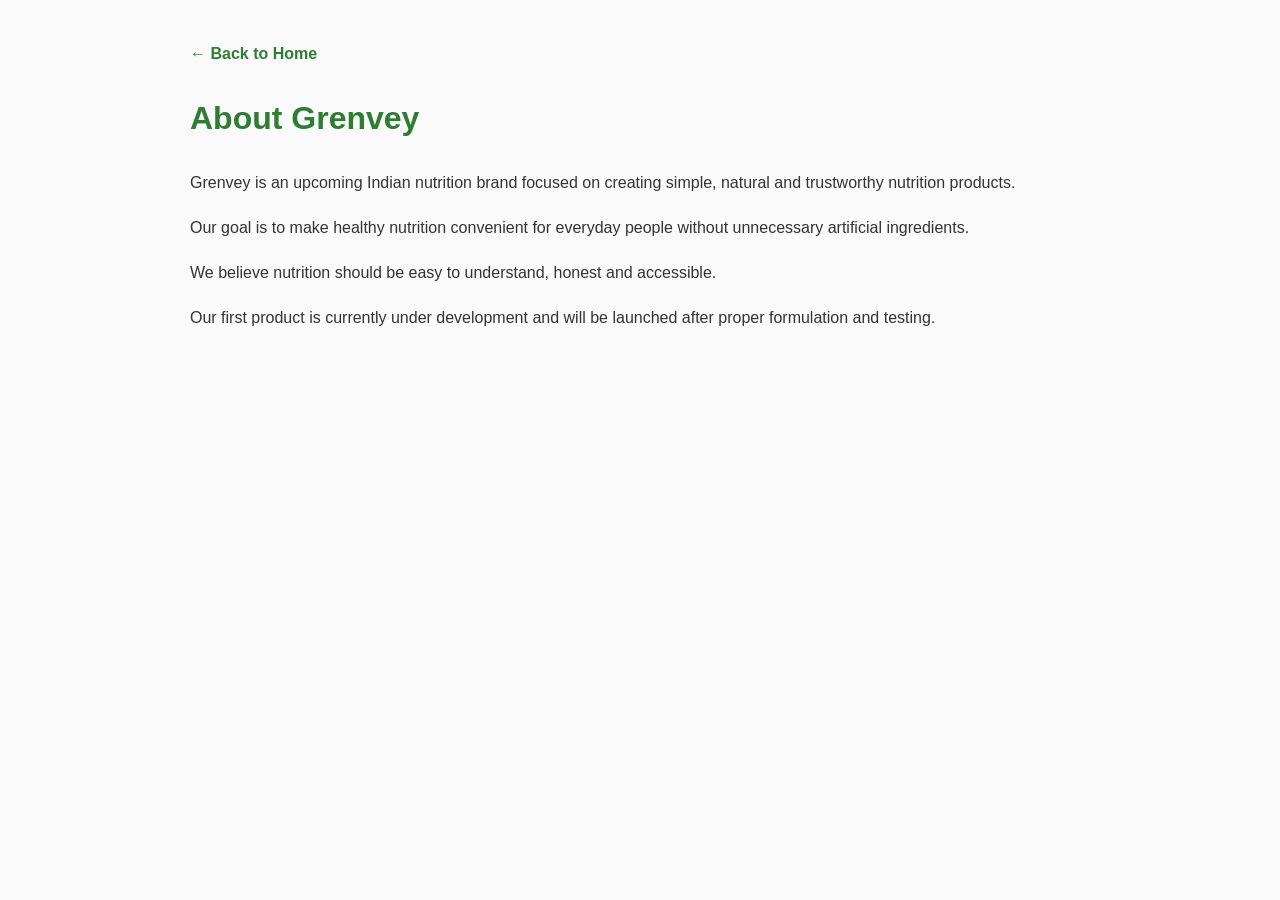
==== about.html @ 6cde9938 "Add About, Mission, Nutrition, Contact and Privacy pages" ====
<!DOCTYPE html>
<html lang="en">
<head>
<meta charset="UTF-8">
<meta name="viewport" content="width=device-width, initial-scale=1.0">

<title>About Grenvey</title>

<style>

body{
font-family:Arial,sans-serif;
max-width:900px;
margin:auto;
padding:40px;
line-height:1.8;
background:#fafafa;
color:#333;
}

h1{
color:#2e7d32;
}

a{
text-decoration:none;
color:#2e7d32;
font-weight:bold;
}

</style>

</head>

<body>

<a href="index.html">← Back to Home</a>

<h1>About Grenvey</h1>

<p>
Grenvey is an upcoming Indian nutrition brand focused on creating simple,
natural and trustworthy nutrition products.
</p>

<p>
Our goal is to make healthy nutrition convenient for everyday people
without unnecessary artificial ingredients.
</p>

<p>
We believe nutrition should be easy to understand,
honest and accessible.
</p>

<p>
Our first product is currently under development and
will be launched after proper formulation and testing.
</p>

</body>
</html>
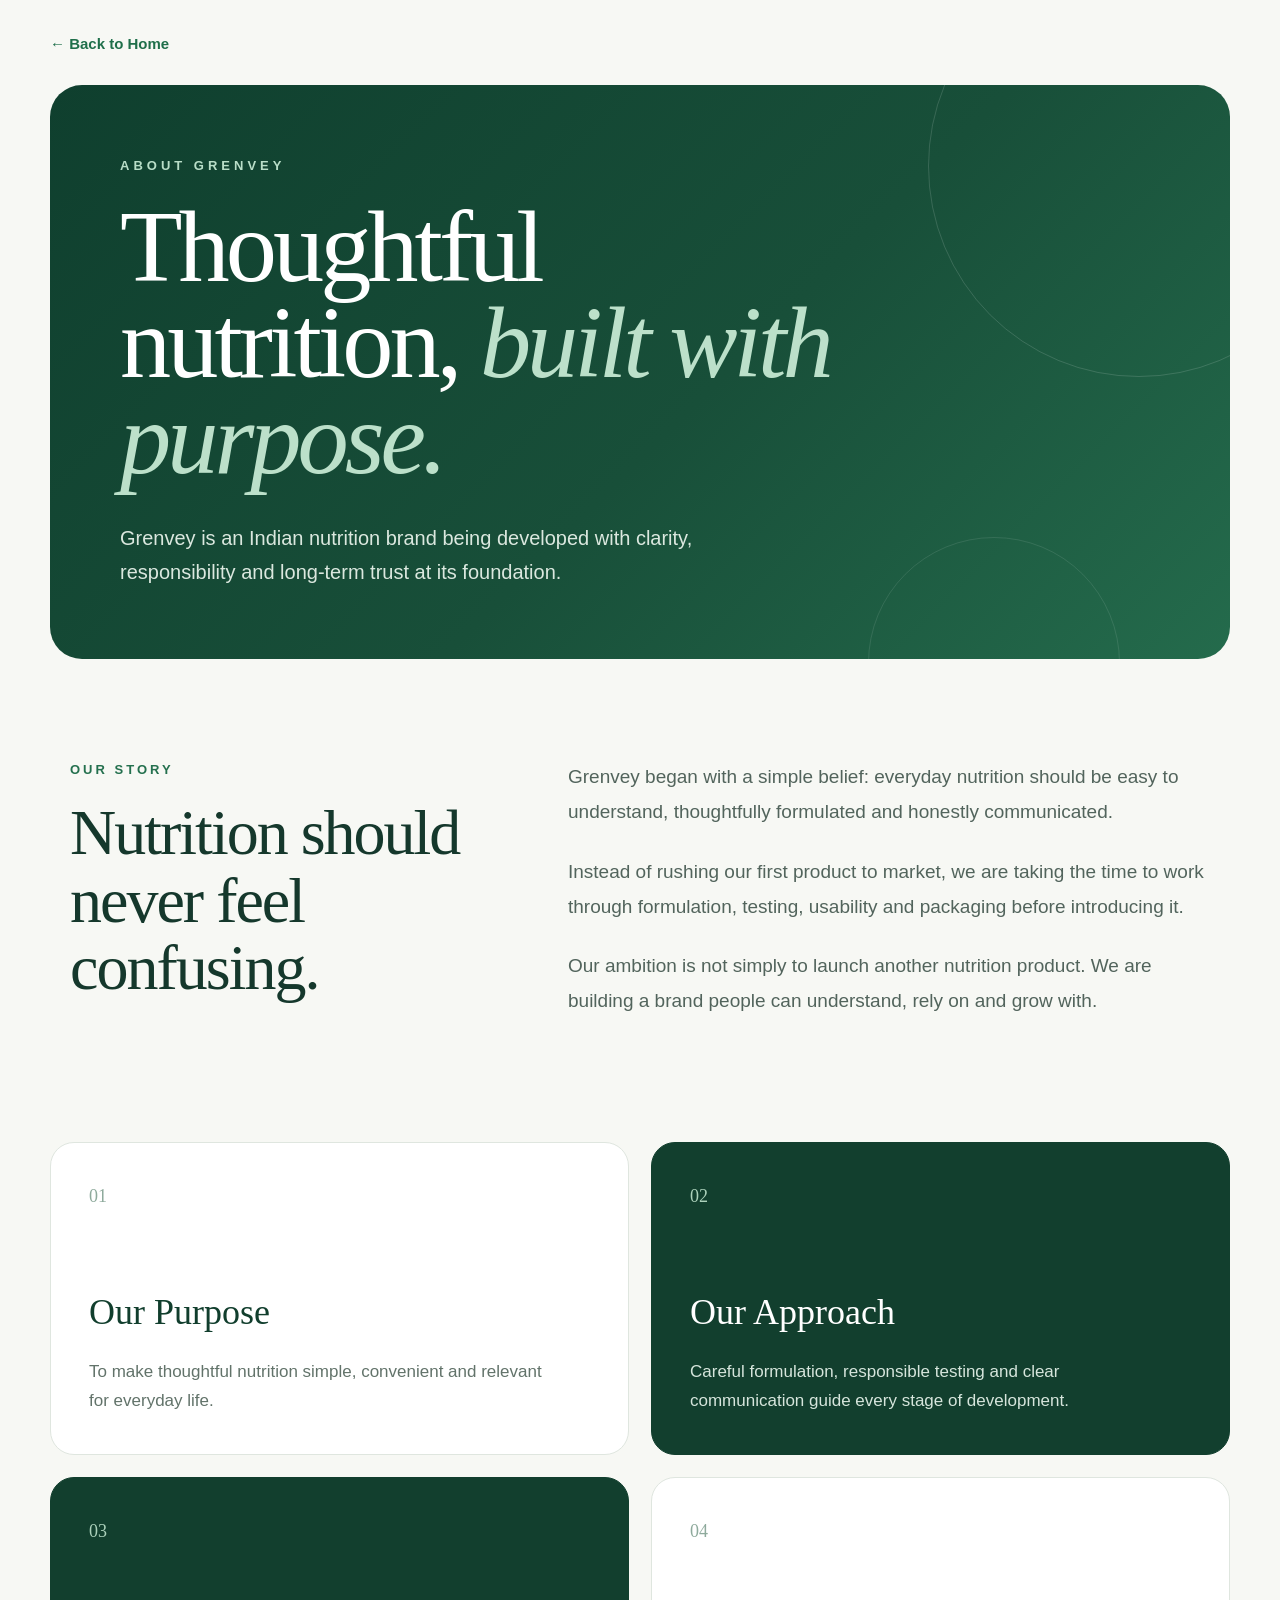
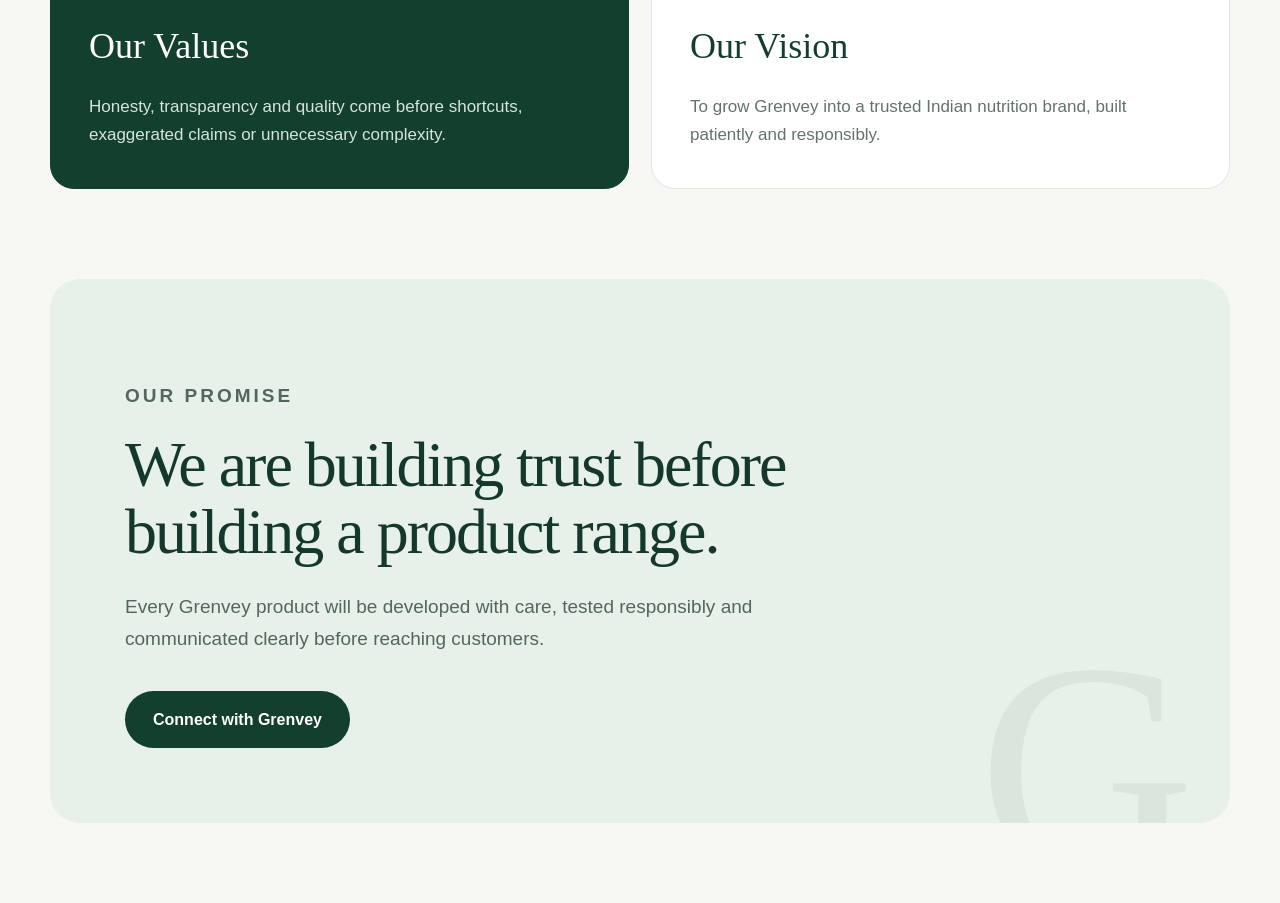
==== commit 73a91c17: "Complete Grenvey website redesign" ====
--- a/about.html
+++ b/about.html
@@ -1,62 +1,445 @@
 <!DOCTYPE html>
 <html lang="en">
 <head>
-<meta charset="UTF-8">
-<meta name="viewport" content="width=device-width, initial-scale=1.0">
-
-<title>About Grenvey</title>
-
-<style>
-
-body{
-font-family:Arial,sans-serif;
-max-width:900px;
-margin:auto;
-padding:40px;
-line-height:1.8;
-background:#fafafa;
-color:#333;
-}
-
-h1{
-color:#2e7d32;
-}
-
-a{
-text-decoration:none;
-color:#2e7d32;
-font-weight:bold;
-}
-
-</style>
-
+  <meta charset="UTF-8">
+  <meta name="viewport" content="width=device-width, initial-scale=1.0">
+
+  <title>About Grenvey</title>
+
+  <style>
+    *{
+      box-sizing:border-box;
+      margin:0;
+      padding:0;
+    }
+
+    body{
+      font-family:Arial,sans-serif;
+      background:#f7f8f4;
+      color:#15382c;
+      line-height:1.7;
+    }
+
+    a{
+      text-decoration:none;
+    }
+
+    .page{
+      width:min(1180px, calc(100% - 40px));
+      margin:auto;
+      padding:30px 0 80px;
+    }
+
+    .back-link{
+      display:inline-flex;
+      align-items:center;
+      gap:8px;
+      color:#1f6f4a;
+      font-size:15px;
+      font-weight:700;
+      margin-bottom:28px;
+    }
+
+    .hero{
+      position:relative;
+      overflow:hidden;
+      min-height:520px;
+      display:flex;
+      align-items:center;
+      padding:70px;
+      border-radius:32px;
+      background:
+        linear-gradient(
+          135deg,
+          #0f3f2e 0%,
+          #184f39 55%,
+          #246b4c 100%
+        );
+      color:#fff;
+    }
+
+    .hero::before{
+      content:"";
+      position:absolute;
+      width:420px;
+      height:420px;
+      border:1px solid rgba(255,255,255,.14);
+      border-radius:50%;
+      right:-120px;
+      top:-130px;
+    }
+
+    .hero::after{
+      content:"";
+      position:absolute;
+      width:250px;
+      height:250px;
+      border:1px solid rgba(255,255,255,.10);
+      border-radius:50%;
+      right:110px;
+      bottom:-130px;
+    }
+
+    .hero-content{
+      position:relative;
+      z-index:2;
+      max-width:760px;
+    }
+
+    .eyebrow{
+      margin-bottom:22px;
+      color:#b9dec8;
+      font-size:13px;
+      font-weight:700;
+      letter-spacing:4px;
+      text-transform:uppercase;
+    }
+
+    h1{
+      max-width:760px;
+      font-family:Georgia, "Times New Roman", serif;
+      font-size:clamp(58px, 8vw, 105px);
+      line-height:.94;
+      font-weight:500;
+      letter-spacing:-4px;
+    }
+
+    .hero h1 em{
+      color:#bce0ca;
+      font-weight:400;
+    }
+
+    .hero-description{
+      max-width:650px;
+      margin-top:34px;
+      color:#dbe8df;
+      font-size:20px;
+      line-height:1.7;
+    }
+
+    .intro{
+      display:grid;
+      grid-template-columns:.8fr 1.2fr;
+      gap:70px;
+      padding:100px 20px;
+      align-items:start;
+    }
+
+    .section-label{
+      color:#24704e;
+      font-size:13px;
+      font-weight:700;
+      letter-spacing:3px;
+      text-transform:uppercase;
+    }
+
+    .intro h2,
+    .promise h2{
+      margin-top:18px;
+      font-family:Georgia, "Times New Roman", serif;
+      font-size:clamp(42px, 5vw, 70px);
+      font-weight:500;
+      line-height:1.05;
+      letter-spacing:-2px;
+    }
+
+    .intro-copy p{
+      margin-bottom:24px;
+      color:#52645c;
+      font-size:19px;
+      line-height:1.85;
+    }
+
+    .values-grid{
+      display:grid;
+      grid-template-columns:repeat(2,1fr);
+      gap:22px;
+      margin-bottom:90px;
+    }
+
+    .value-card{
+      position:relative;
+      min-height:300px;
+      padding:38px;
+      overflow:hidden;
+      background:#fff;
+      border:1px solid #dfe6df;
+      border-radius:24px;
+      transition:transform .3s ease, box-shadow .3s ease;
+    }
+
+    .value-card:hover{
+      transform:translateY(-7px);
+      box-shadow:0 24px 55px rgba(18,62,45,.10);
+    }
+
+    .value-number{
+      color:#8eaa9c;
+      font-family:Georgia, "Times New Roman", serif;
+      font-size:18px;
+    }
+
+    .value-card h3{
+      margin-top:70px;
+      margin-bottom:15px;
+      font-family:Georgia, "Times New Roman", serif;
+      color:#113e2d;
+      font-size:36px;
+      font-weight:500;
+    }
+
+    .value-card p{
+      max-width:460px;
+      color:#62736a;
+      font-size:17px;
+    }
+
+    .value-card.featured{
+      background:#123f2e;
+      border-color:#123f2e;
+    }
+
+    .value-card.featured .value-number{
+      color:#acd1bb;
+    }
+
+    .value-card.featured h3{
+      color:#fff;
+    }
+
+    .value-card.featured p{
+      color:#d6e5dc;
+    }
+
+    .promise{
+      position:relative;
+      overflow:hidden;
+      padding:75px;
+      border-radius:30px;
+      background:#e7f0e9;
+    }
+
+    .promise::after{
+      content:"G";
+      position:absolute;
+      right:35px;
+      bottom:-95px;
+      color:rgba(18,63,46,.06);
+      font-family:Georgia, "Times New Roman", serif;
+      font-size:300px;
+      line-height:1;
+    }
+
+    .promise-content{
+      position:relative;
+      z-index:2;
+      max-width:800px;
+    }
+
+    .promise p{
+      max-width:700px;
+      margin-top:26px;
+      color:#52675d;
+      font-size:19px;
+    }
+
+    .home-button{
+      display:inline-flex;
+      align-items:center;
+      justify-content:center;
+      margin-top:35px;
+      padding:15px 28px;
+      border-radius:999px;
+      background:#123f2e;
+      color:#fff;
+      font-weight:700;
+      transition:transform .3s ease, background .3s ease;
+    }
+
+    .home-button:hover{
+      background:#1c573f;
+      transform:translateY(-2px);
+    }
+
+    @media(max-width:800px){
+      .page{
+        width:min(100% - 24px, 1180px);
+        padding-top:18px;
+      }
+
+      .hero{
+        min-height:460px;
+        padding:42px 28px;
+        border-radius:24px;
+      }
+
+      h1{
+        letter-spacing:-2px;
+      }
+
+      .hero-description{
+        font-size:17px;
+      }
+
+      .intro{
+        grid-template-columns:1fr;
+        gap:32px;
+        padding:70px 10px;
+      }
+
+      .values-grid{
+        grid-template-columns:1fr;
+      }
+
+      .value-card{
+        min-height:260px;
+      }
+
+      .value-card h3{
+        margin-top:45px;
+      }
+
+      .promise{
+        padding:48px 28px;
+      }
+    }
+  </style>
 </head>
 
 <body>
 
-<a href="index.html">← Back to Home</a>
-
-<h1>About Grenvey</h1>
-
-<p>
-Grenvey is an upcoming Indian nutrition brand focused on creating simple,
-natural and trustworthy nutrition products.
-</p>
-
-<p>
-Our goal is to make healthy nutrition convenient for everyday people
-without unnecessary artificial ingredients.
-</p>
-
-<p>
-We believe nutrition should be easy to understand,
-honest and accessible.
-</p>
-
-<p>
-Our first product is currently under development and
-will be launched after proper formulation and testing.
-</p>
+  <main class="page">
+
+    <a href="index.html" class="back-link">
+      ← Back to Home
+    </a>
+
+    <section class="hero">
+
+      <div class="hero-content">
+
+        <p class="eyebrow">
+          About Grenvey
+        </p>
+
+        <h1>
+          Thoughtful nutrition,
+          <em>built with purpose.</em>
+        </h1>
+
+        <p class="hero-description">
+          Grenvey is an Indian nutrition brand being developed with
+          clarity, responsibility and long-term trust at its foundation.
+        </p>
+
+      </div>
+
+    </section>
+
+    <section class="intro">
+
+      <div>
+        <p class="section-label">Our story</p>
+
+        <h2>
+          Nutrition should never feel confusing.
+        </h2>
+      </div>
+
+      <div class="intro-copy">
+
+        <p>
+          Grenvey began with a simple belief: everyday nutrition should be
+          easy to understand, thoughtfully formulated and honestly communicated.
+        </p>
+
+        <p>
+          Instead of rushing our first product to market, we are taking the time
+          to work through formulation, testing, usability and packaging before
+          introducing it.
+        </p>
+
+        <p>
+          Our ambition is not simply to launch another nutrition product.
+          We are building a brand people can understand, rely on and grow with.
+        </p>
+
+      </div>
+
+    </section>
+
+    <section class="values-grid">
+
+      <article class="value-card">
+        <span class="value-number">01</span>
+
+        <h3>Our Purpose</h3>
+
+        <p>
+          To make thoughtful nutrition simple, convenient and relevant
+          for everyday life.
+        </p>
+      </article>
+
+      <article class="value-card featured">
+        <span class="value-number">02</span>
+
+        <h3>Our Approach</h3>
+
+        <p>
+          Careful formulation, responsible testing and clear communication
+          guide every stage of development.
+        </p>
+      </article>
+
+      <article class="value-card featured">
+        <span class="value-number">03</span>
+
+        <h3>Our Values</h3>
+
+        <p>
+          Honesty, transparency and quality come before shortcuts,
+          exaggerated claims or unnecessary complexity.
+        </p>
+      </article>
+
+      <article class="value-card">
+        <span class="value-number">04</span>
+
+        <h3>Our Vision</h3>
+
+        <p>
+          To grow Grenvey into a trusted Indian nutrition brand,
+          built patiently and responsibly.
+        </p>
+      </article>
+
+    </section>
+
+    <section class="promise">
+
+      <div class="promise-content">
+
+        <p class="section-label">Our promise</p>
+
+        <h2>
+          We are building trust before building a product range.
+        </h2>
+
+        <p>
+          Every Grenvey product will be developed with care, tested responsibly
+          and communicated clearly before reaching customers.
+        </p>
+
+        <a href="index.html#contact" class="home-button">
+          Connect with Grenvey
+        </a>
+
+      </div>
+
+    </section>
+
+  </main>
 
 </body>
 </html>
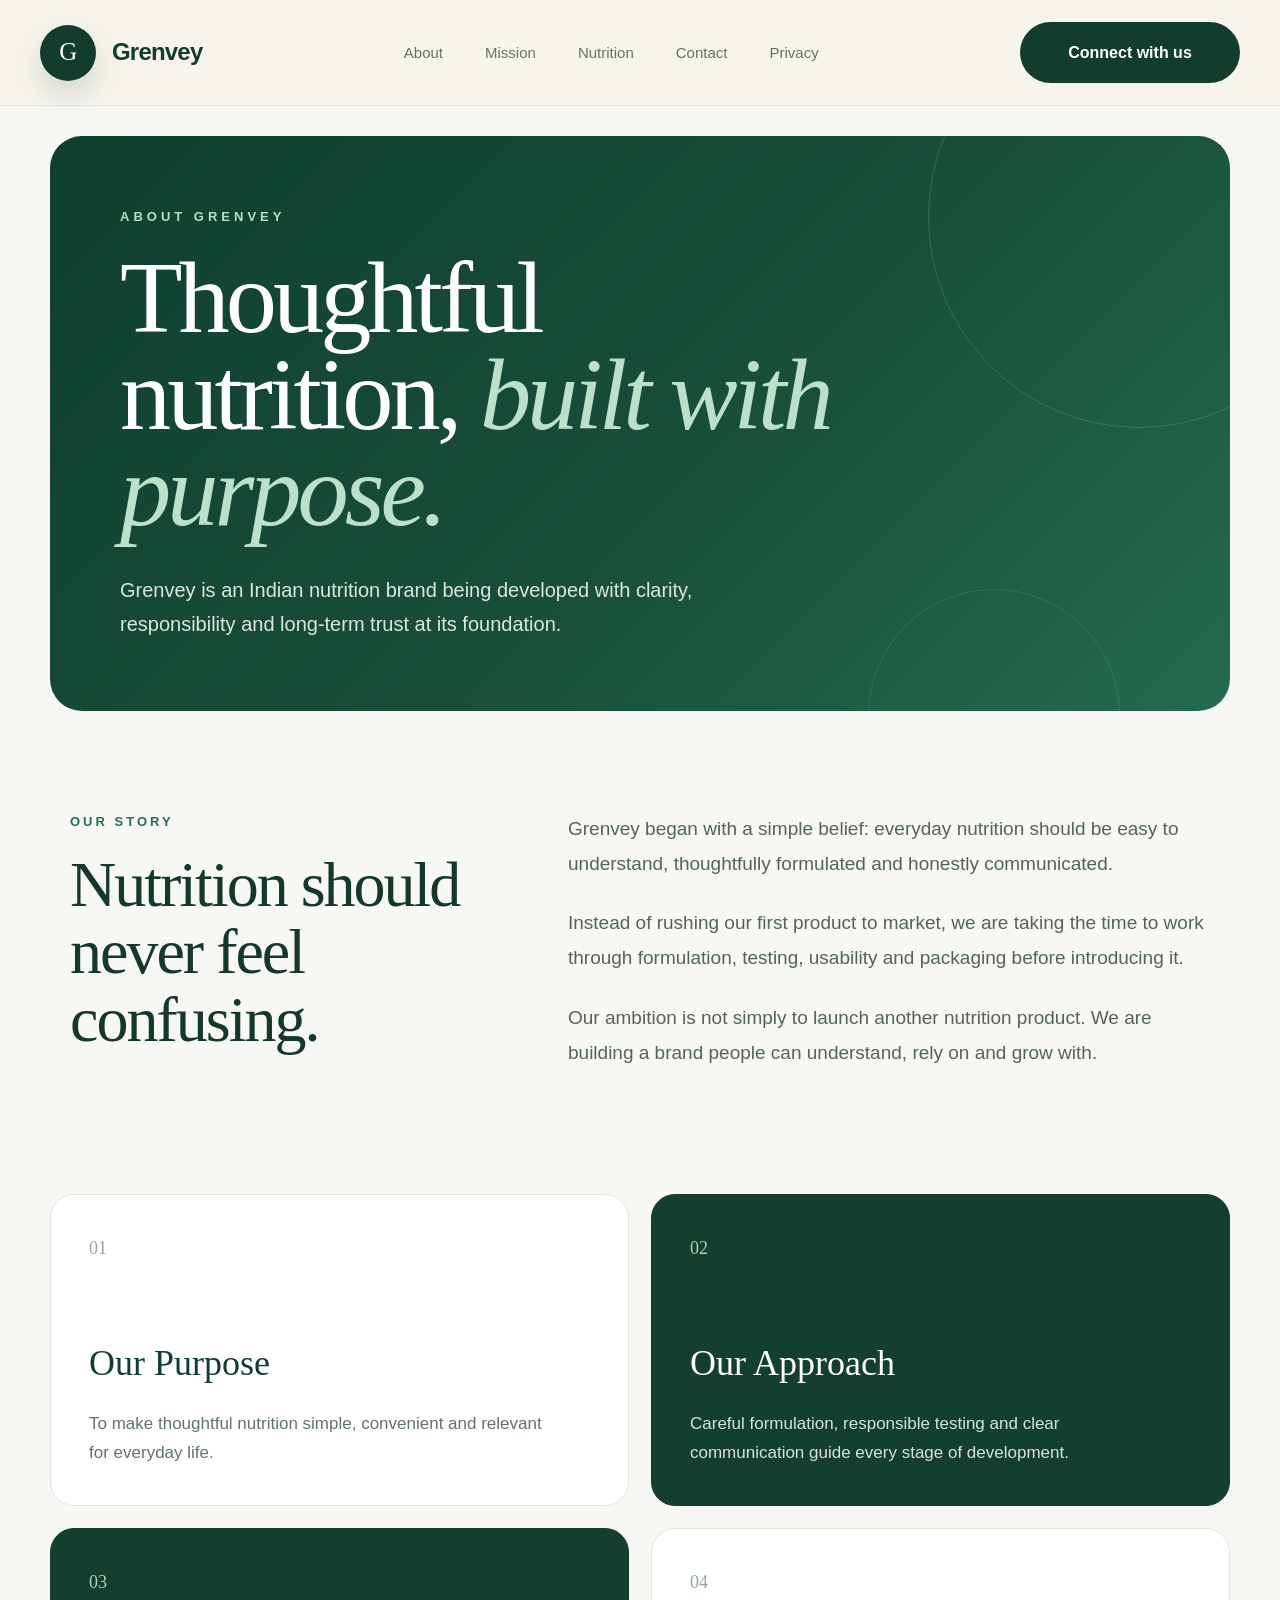
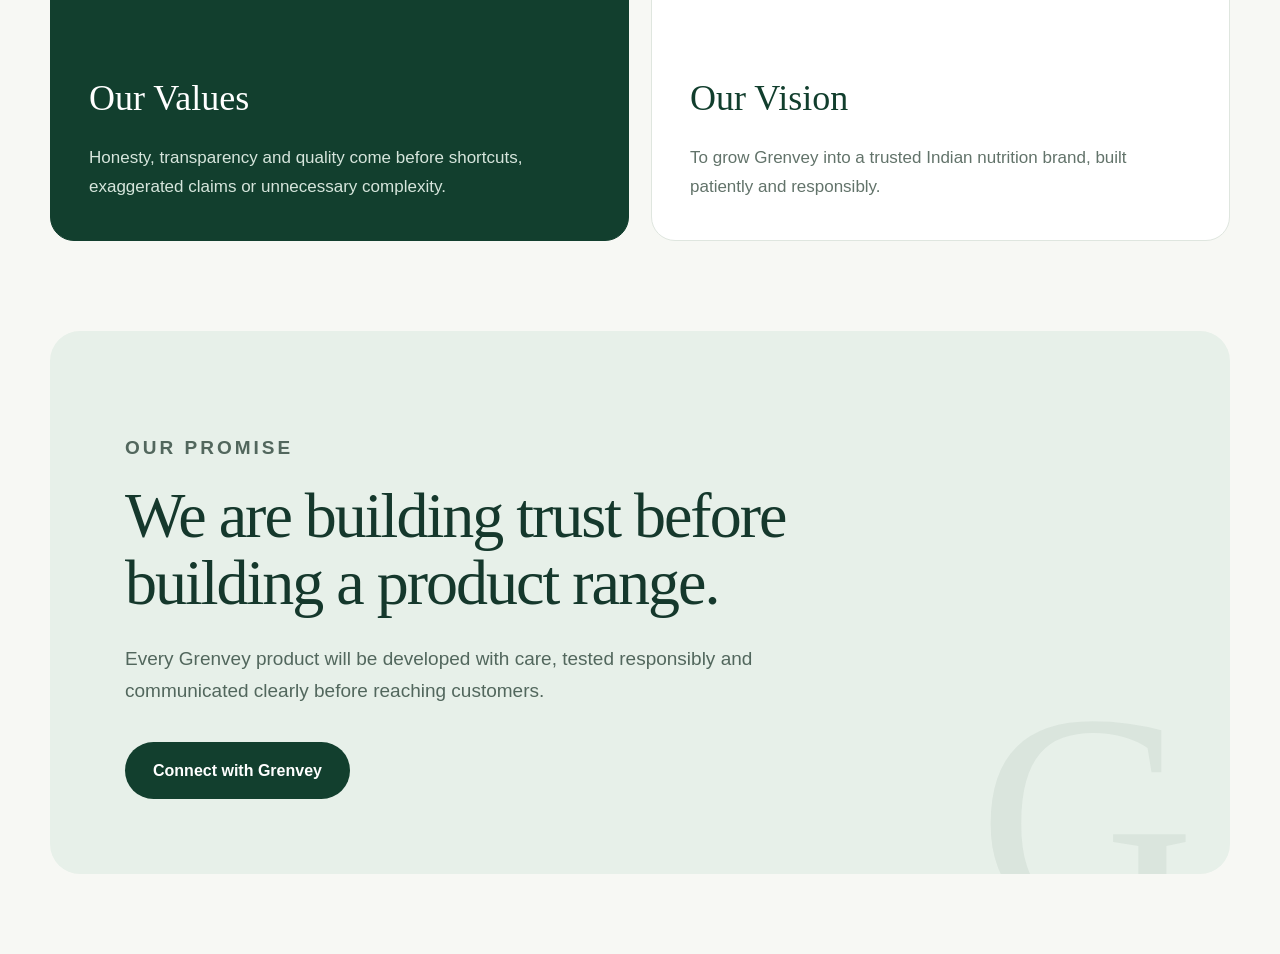
==== commit 8f07f936: "Upgrade Grenvey homepage design" ====
--- a/about.html
+++ b/about.html
@@ -303,16 +303,241 @@
         padding:48px 28px;
       }
     }
+    .site-header {
+  width: 100%;
+  padding: 22px 0;
+  background: rgba(247, 244, 235, 0.92);
+  border-bottom: 1px solid rgba(18, 61, 44, 0.09);
+  backdrop-filter: blur(18px);
+  position: relative;
+  z-index: 1000;
+}
+
+.header-inner {
+  width: min(1440px, calc(100% - 80px));
+  margin: 0 auto;
+  display: flex;
+  align-items: center;
+  justify-content: space-between;
+  gap: 30px;
+}
+
+.site-brand {
+  display: inline-flex;
+  align-items: center;
+  gap: 16px;
+  color: #123d2c;
+  text-decoration: none;
+  font-size: 24px;
+  font-weight: 800;
+  letter-spacing: -0.8px;
+  white-space: nowrap;
+}
+
+.brand-circle {
+  width: 56px;
+  height: 56px;
+  display: grid;
+  place-items: center;
+  border-radius: 50%;
+  color: white;
+  background: #123d2c;
+  font-family: Georgia, "Times New Roman", serif;
+  font-size: 25px;
+  font-weight: 500;
+  box-shadow: 0 14px 30px rgba(18, 61, 44, 0.16);
+}
+
+.desktop-nav {
+  display: flex;
+  align-items: center;
+  justify-content: center;
+  gap: 42px;
+  flex: 1;
+}
+
+.desktop-nav a {
+  position: relative;
+  color: #65716a;
+  text-decoration: none;
+  font-size: 15px;
+  font-weight: 500;
+  transition: 0.3s ease;
+}
+
+.desktop-nav a::after {
+  content: "";
+  position: absolute;
+  left: 0;
+  bottom: -8px;
+  width: 0;
+  height: 2px;
+  border-radius: 999px;
+  background: #123d2c;
+  transition: width 0.3s ease;
+}
+
+.desktop-nav a:hover {
+  color: #123d2c;
+}
+
+.desktop-nav a:hover::after {
+  width: 100%;
+}
+
+.connect-button {
+  display: inline-flex;
+  align-items: center;
+  justify-content: center;
+  min-width: 220px;
+  padding: 17px 26px;
+  border-radius: 999px;
+  color: white;
+  background: #123d2c;
+  text-decoration: none;
+  font-size: 16px;
+  font-weight: 800;
+  transition: 0.3s ease;
+  white-space: nowrap;
+}
+
+.connect-button:hover {
+  transform: translateY(-3px);
+  box-shadow: 0 16px 32px rgba(18, 61, 44, 0.2);
+}
+
+.menu-button {
+  width: 48px;
+  height: 48px;
+  display: none;
+  align-items: center;
+  justify-content: center;
+  flex-direction: column;
+  gap: 5px;
+  border: 1px solid rgba(18, 61, 44, 0.14);
+  border-radius: 15px;
+  background: white;
+  cursor: pointer;
+}
+
+.menu-button span {
+  width: 21px;
+  height: 2px;
+  border-radius: 999px;
+  background: #123d2c;
+  transition: 0.3s ease;
+}
+
+.mobile-nav {
+  display: none;
+  width: min(100% - 24px, 700px);
+  margin: 14px auto 0;
+  padding: 18px;
+  border: 1px solid rgba(18, 61, 44, 0.1);
+  border-radius: 22px;
+  background: white;
+  box-shadow: 0 18px 45px rgba(18, 61, 44, 0.12);
+}
+
+.mobile-nav.open {
+  display: grid;
+}
+
+.mobile-nav a {
+  padding: 13px 14px;
+  border-radius: 12px;
+  color: #123d2c;
+  text-decoration: none;
+  font-size: 15px;
+  font-weight: 700;
+}
+
+.mobile-nav a:hover {
+  background: #eaf2e6;
+}
+
+@media (max-width: 1000px) {
+  .header-inner {
+    width: min(100% - 32px, 1440px);
+  }
+
+  .desktop-nav,
+  .connect-button {
+    display: none;
+  }
+
+  .menu-button {
+    display: flex;
+  }
+}
+
+@media (max-width: 520px) {
+  .site-header {
+    padding: 14px 0;
+  }
+
+  .header-inner {
+    width: min(100% - 24px, 1440px);
+  }
+
+  .site-brand {
+    gap: 11px;
+    font-size: 22px;
+  }
+
+  .brand-circle {
+    width: 48px;
+    height: 48px;
+    font-size: 20px;
+  }
+}
   </style>
 </head>
 
 <body>
-
+<header class="site-header">
+  <div class="header-inner">
+
+    <a href="index.html" class="site-brand">
+      <span class="brand-circle">G</span>
+      <span>Grenvey</span>
+    </a>
+
+    <nav class="desktop-nav" aria-label="Main navigation">
+      <a href="about.html">About</a>
+      <a href="mission.html">Mission</a>
+      <a href="nutrition.html">Nutrition</a>
+      <a href="contact.html">Contact</a>
+      <a href="privacy.html">Privacy</a>
+    </nav>
+
+    <a href="index.html#contact" class="connect-button">
+      Connect with us
+    </a>
+
+    <button
+      class="menu-button"
+      type="button"
+      aria-label="Open navigation menu"
+      aria-expanded="false"
+    >
+      <span></span>
+      <span></span>
+      <span></span>
+    </button>
+
+  </div>
+
+  <nav class="mobile-nav" aria-label="Mobile navigation">
+    <a href="about.html">About</a>
+    <a href="mission.html">Mission</a>
+    <a href="nutrition.html">Nutrition</a>
+    <a href="contact.html">Contact</a>
+    <a href="privacy.html">Privacy</a>
+    <a href="index.html#contact">Connect with us</a>
+  </nav>
+</header>
   <main class="page">
-
-    <a href="index.html" class="back-link">
-      ← Back to Home
-    </a>
 
     <section class="hero">
 
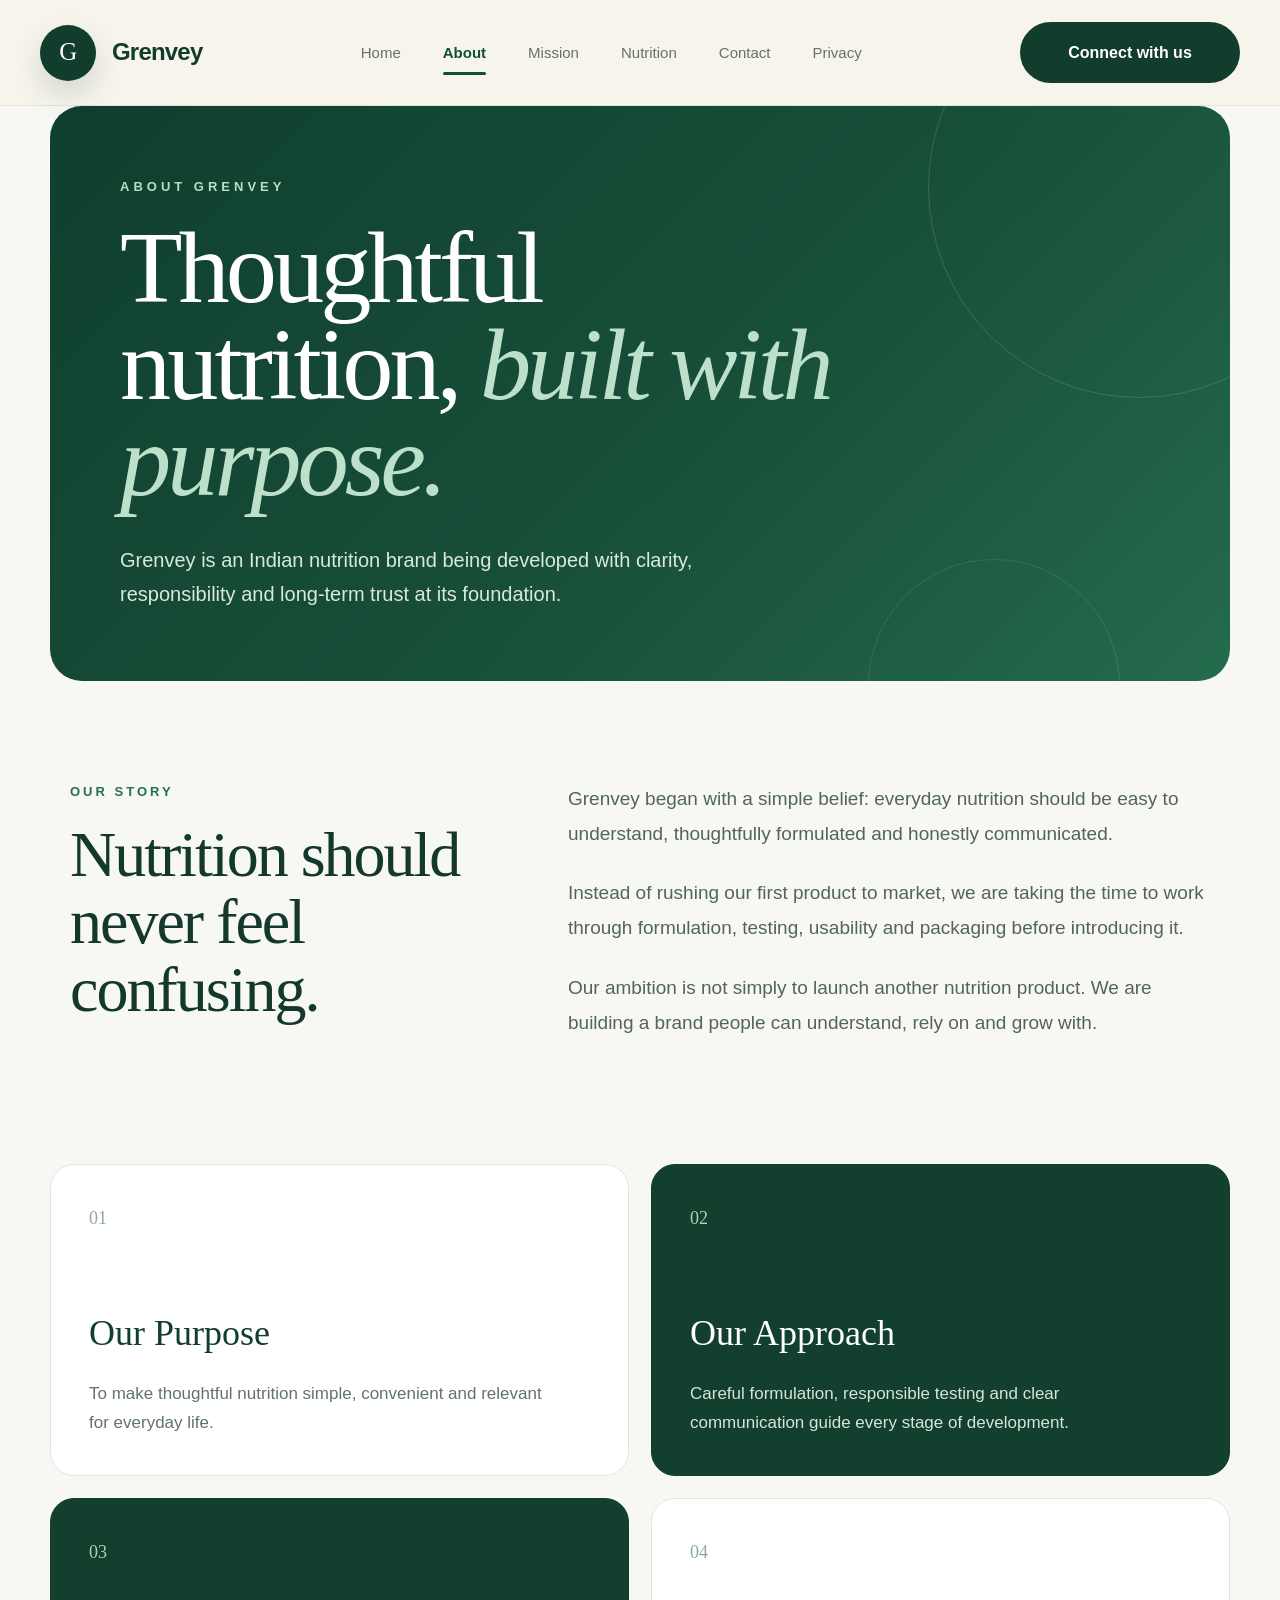
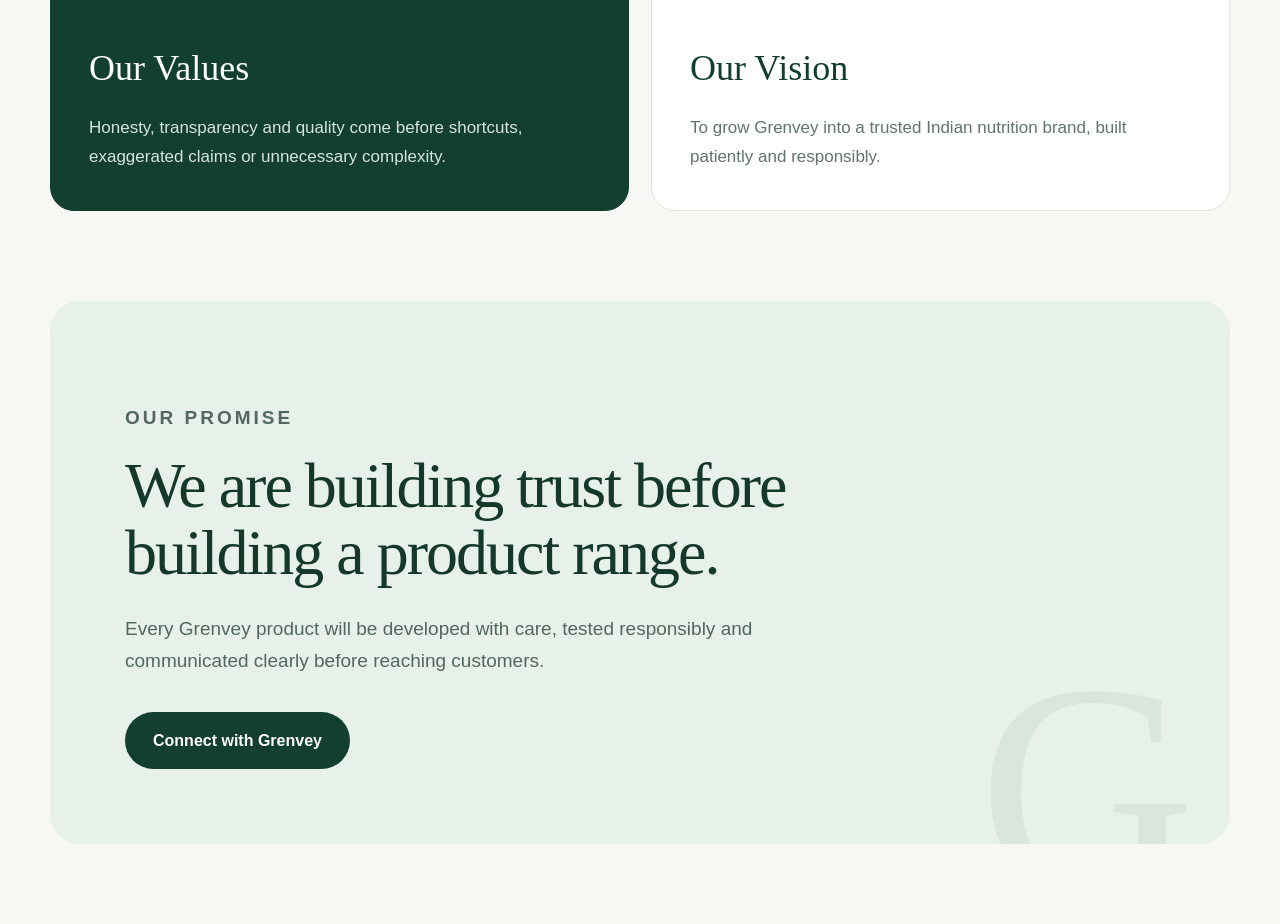
==== commit 41929f1a: "Update homepage and page improvements" ====
--- a/about.html
+++ b/about.html
@@ -309,7 +309,8 @@
   background: rgba(247, 244, 235, 0.92);
   border-bottom: 1px solid rgba(18, 61, 44, 0.09);
   backdrop-filter: blur(18px);
-  position: relative;
+  position: sticky;
+  top: 0;
   z-index: 1000;
 }
 
@@ -491,6 +492,33 @@
     font-size: 20px;
   }
 }
+.desktop-nav a.active{
+    color:#0f5132;
+    font-weight:700;
+    position:relative;
+}
+
+.desktop-nav a.active::after{
+    content:"";
+    position:absolute;
+    left:0;
+    bottom:-10px;
+    width:100%;
+    height:3px;
+    background:#0f5132;
+    border-radius:999px;
+}
+.page {
+  padding-top: 0 !important;
+}
+
+.hero {
+  margin-top: 0 !important;
+}
+
+.site-header + .page {
+  padding-top: 0 !important;
+}
   </style>
 </head>
 
@@ -504,11 +532,12 @@
     </a>
 
     <nav class="desktop-nav" aria-label="Main navigation">
-      <a href="about.html">About</a>
-      <a href="mission.html">Mission</a>
-      <a href="nutrition.html">Nutrition</a>
-      <a href="contact.html">Contact</a>
-      <a href="privacy.html">Privacy</a>
+     <a href="index.html">Home</a>  
+      <a href="about.html" class="active">About</a>
+        <a href="mission.html">Mission</a>
+        <a href="nutrition.html">Nutrition</a>
+        <a href="contact.html">Contact</a>
+        <a href="privacy.html">Privacy</a>
     </nav>
 
     <a href="index.html#contact" class="connect-button">
@@ -529,11 +558,12 @@
   </div>
 
   <nav class="mobile-nav" aria-label="Mobile navigation">
-    <a href="about.html">About</a>
-    <a href="mission.html">Mission</a>
-    <a href="nutrition.html">Nutrition</a>
-    <a href="contact.html">Contact</a>
-    <a href="privacy.html">Privacy</a>
+    <a href="index.html">Home</a>  
+      <a href="about.html" class="active">About</a>
+        <a href="mission.html">Mission</a>
+        <a href="nutrition.html">Nutrition</a>
+        <a href="contact.html">Contact</a>
+        <a href="privacy.html">Privacy</a>
     <a href="index.html#contact">Connect with us</a>
   </nav>
 </header>
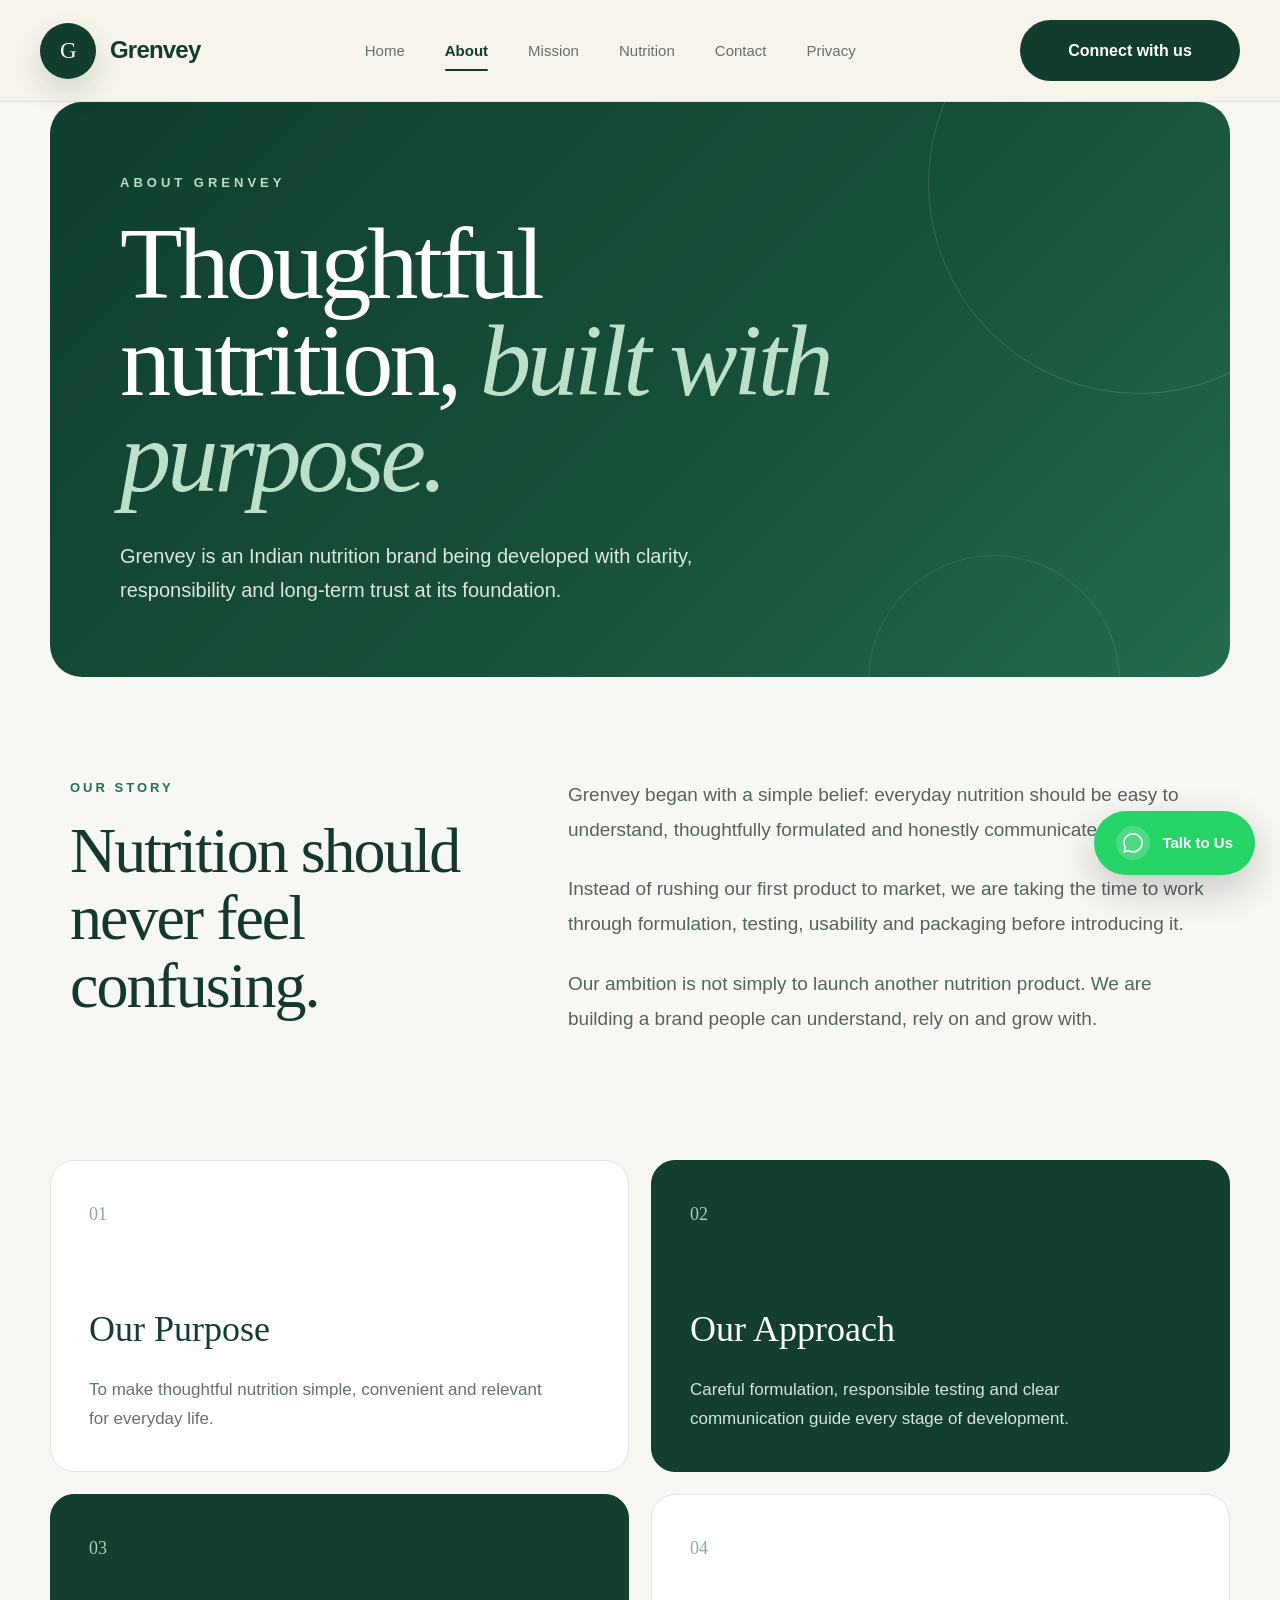
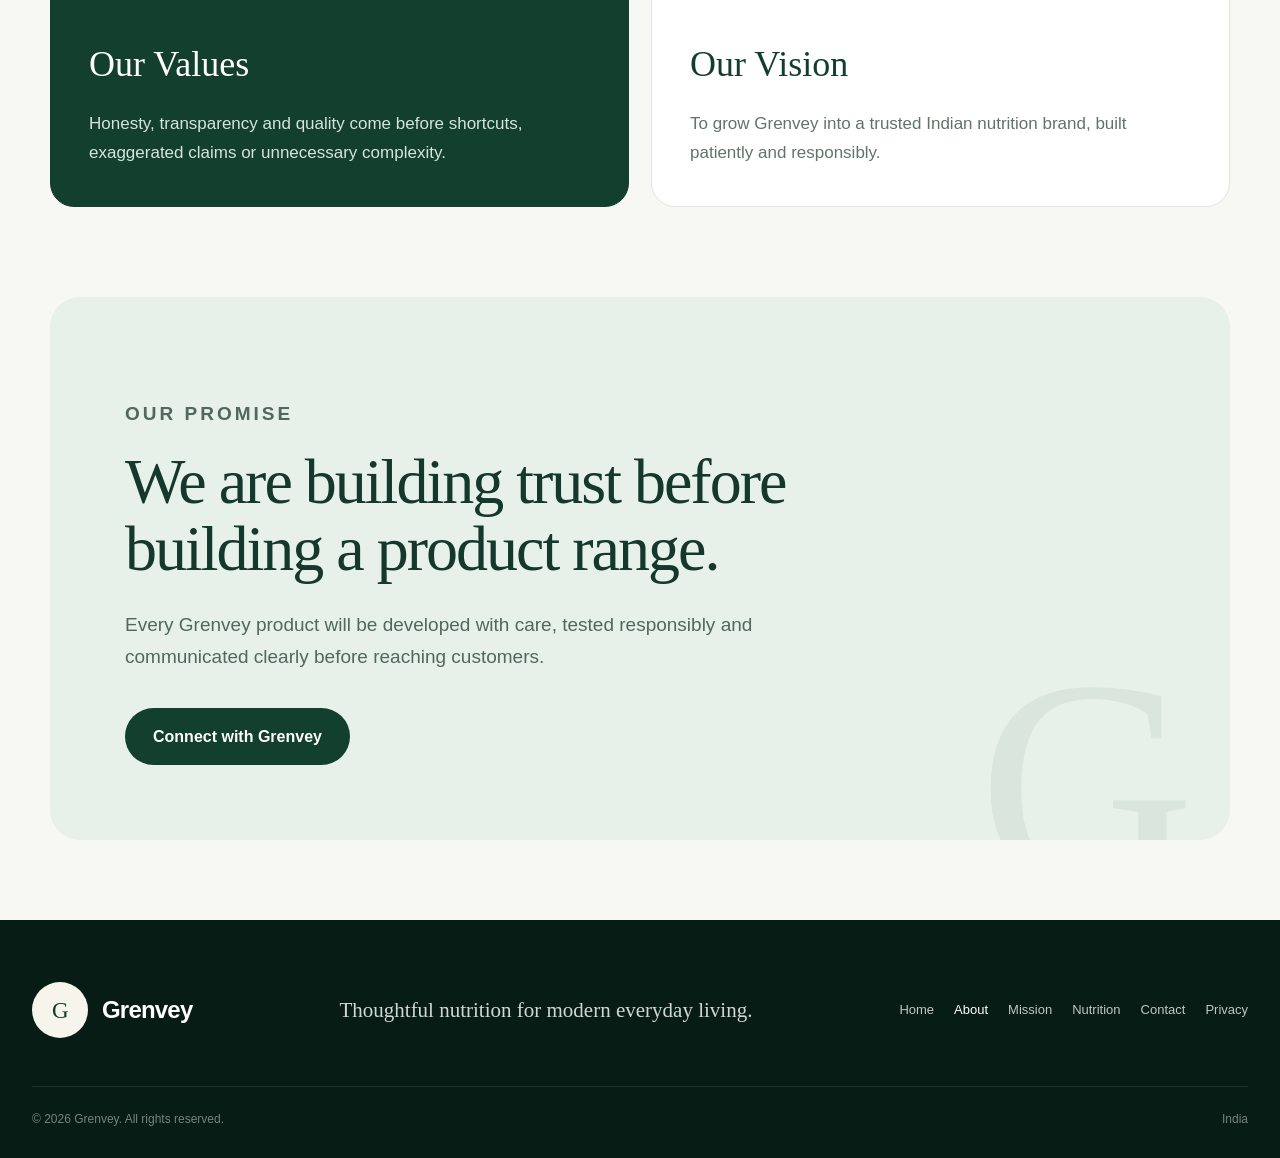
==== commit 86272fd1: "Added premium WhatsApp support and website improvements" ====
--- a/about.html
+++ b/about.html
@@ -1,53 +1,226 @@
 <!DOCTYPE html>
 <html lang="en">
+
 <head>
   <meta charset="UTF-8">
   <meta name="viewport" content="width=device-width, initial-scale=1.0">
 
+  <meta
+    name="description"
+    content="Learn about Grenvey, an Indian nutrition brand being built with clarity, responsibility and long-term trust."
+  >
+
   <title>About Grenvey</title>
 
   <style>
-    *{
-      box-sizing:border-box;
-      margin:0;
-      padding:0;
-    }
-
-    body{
-      font-family:Arial,sans-serif;
-      background:#f7f8f4;
-      color:#15382c;
-      line-height:1.7;
-    }
-
-    a{
-      text-decoration:none;
-    }
-
-    .page{
-      width:min(1180px, calc(100% - 40px));
-      margin:auto;
-      padding:30px 0 80px;
-    }
-
-    .back-link{
-      display:inline-flex;
-      align-items:center;
-      gap:8px;
-      color:#1f6f4a;
-      font-size:15px;
-      font-weight:700;
-      margin-bottom:28px;
-    }
-
-    .hero{
-      position:relative;
-      overflow:hidden;
-      min-height:520px;
-      display:flex;
-      align-items:center;
-      padding:70px;
-      border-radius:32px;
+    :root {
+      --deep: #08271c;
+      --forest: #123d2c;
+      --green: #286b4c;
+      --leaf: #bcd6b2;
+      --cream: #f7f4eb;
+      --white: #ffffff;
+      --text: #15382c;
+      --muted: #62736a;
+      --border: rgba(18, 61, 44, 0.10);
+    }
+
+    * {
+      margin: 0;
+      padding: 0;
+      box-sizing: border-box;
+    }
+
+    html {
+      scroll-behavior: smooth;
+    }
+
+    body {
+      font-family: Arial, Helvetica, sans-serif;
+      background: #f7f8f4;
+      color: var(--text);
+      line-height: 1.7;
+      overflow-x: hidden;
+    }
+
+    a {
+      color: inherit;
+      text-decoration: none;
+    }
+
+    /* HEADER */
+
+    .site-header {
+      width: 100%;
+      padding: 20px 0;
+      position: sticky;
+      top: 0;
+      z-index: 1000;
+      background: rgba(247, 244, 235, 0.94);
+      border-bottom: 1px solid var(--border);
+      backdrop-filter: blur(18px);
+      -webkit-backdrop-filter: blur(18px);
+    }
+
+    .header-inner {
+      width: min(1440px, calc(100% - 80px));
+      margin: 0 auto;
+      display: flex;
+      align-items: center;
+      justify-content: space-between;
+      gap: 30px;
+    }
+
+    .site-brand {
+      display: inline-flex;
+      align-items: center;
+      gap: 14px;
+      color: var(--forest);
+      font-size: 24px;
+      font-weight: 800;
+      letter-spacing: -0.8px;
+      white-space: nowrap;
+    }
+
+    .brand-circle {
+      width: 56px;
+      height: 56px;
+      display: grid;
+      place-items: center;
+      border-radius: 50%;
+      color: var(--white);
+      background: var(--forest);
+      font-family: Georgia, "Times New Roman", serif;
+      font-size: 23px;
+      font-weight: 500;
+      box-shadow: 0 14px 30px rgba(18, 61, 44, 0.16);
+    }
+
+    .desktop-nav {
+      display: flex;
+      align-items: center;
+      justify-content: center;
+      gap: 40px;
+      flex: 1;
+    }
+
+    .desktop-nav a {
+      position: relative;
+      color: #65716a;
+      font-size: 15px;
+      font-weight: 500;
+      transition: 0.3s ease;
+    }
+
+    .desktop-nav a::after {
+      content: "";
+      position: absolute;
+      left: 0;
+      bottom: -8px;
+      width: 0;
+      height: 2px;
+      border-radius: 999px;
+      background: var(--forest);
+      transition: width 0.3s ease;
+    }
+
+    .desktop-nav a:hover,
+    .desktop-nav a.active {
+      color: var(--forest);
+      font-weight: 700;
+    }
+
+    .desktop-nav a:hover::after,
+    .desktop-nav a.active::after {
+      width: 100%;
+    }
+
+    .connect-button {
+      display: inline-flex;
+      align-items: center;
+      justify-content: center;
+      min-width: 220px;
+      padding: 17px 26px;
+      border-radius: 999px;
+      color: var(--white);
+      background: var(--forest);
+      font-size: 16px;
+      font-weight: 800;
+      white-space: nowrap;
+      transition: 0.3s ease;
+    }
+
+    .connect-button:hover {
+      transform: translateY(-3px);
+      box-shadow: 0 16px 32px rgba(18, 61, 44, 0.20);
+    }
+
+    .menu-button {
+      width: 48px;
+      height: 48px;
+      display: none;
+      align-items: center;
+      justify-content: center;
+      flex-direction: column;
+      gap: 5px;
+      border: 1px solid var(--border);
+      border-radius: 15px;
+      background: var(--white);
+      cursor: pointer;
+    }
+
+    .menu-button span {
+      width: 21px;
+      height: 2px;
+      border-radius: 999px;
+      background: var(--forest);
+    }
+
+    .mobile-nav {
+      display: none;
+      width: min(100% - 24px, 700px);
+      margin: 14px auto 0;
+      padding: 18px;
+      border: 1px solid var(--border);
+      border-radius: 22px;
+      background: var(--white);
+      box-shadow: 0 18px 45px rgba(18, 61, 44, 0.12);
+    }
+
+    .mobile-nav.open {
+      display: grid;
+    }
+
+    .mobile-nav a {
+      padding: 13px 14px;
+      border-radius: 12px;
+      color: var(--forest);
+      font-size: 15px;
+      font-weight: 700;
+    }
+
+    .mobile-nav a:hover,
+    .mobile-nav a.active {
+      background: #eaf2e6;
+    }
+
+    /* PAGE */
+
+    .page {
+      width: min(1180px, calc(100% - 40px));
+      margin: auto;
+      padding: 0 0 80px;
+    }
+
+    .hero {
+      position: relative;
+      overflow: hidden;
+      min-height: 520px;
+      display: flex;
+      align-items: center;
+      padding: 70px;
+      border-radius: 32px;
+      color: var(--white);
       background:
         linear-gradient(
           135deg,
@@ -55,518 +228,593 @@
           #184f39 55%,
           #246b4c 100%
         );
-      color:#fff;
-    }
-
-    .hero::before{
-      content:"";
-      position:absolute;
-      width:420px;
-      height:420px;
-      border:1px solid rgba(255,255,255,.14);
-      border-radius:50%;
-      right:-120px;
-      top:-130px;
-    }
-
-    .hero::after{
-      content:"";
-      position:absolute;
-      width:250px;
-      height:250px;
-      border:1px solid rgba(255,255,255,.10);
-      border-radius:50%;
-      right:110px;
-      bottom:-130px;
-    }
-
-    .hero-content{
-      position:relative;
-      z-index:2;
-      max-width:760px;
-    }
-
-    .eyebrow{
-      margin-bottom:22px;
-      color:#b9dec8;
-      font-size:13px;
-      font-weight:700;
-      letter-spacing:4px;
-      text-transform:uppercase;
-    }
-
-    h1{
-      max-width:760px;
-      font-family:Georgia, "Times New Roman", serif;
-      font-size:clamp(58px, 8vw, 105px);
-      line-height:.94;
-      font-weight:500;
-      letter-spacing:-4px;
-    }
-
-    .hero h1 em{
-      color:#bce0ca;
-      font-weight:400;
-    }
-
-    .hero-description{
-      max-width:650px;
-      margin-top:34px;
-      color:#dbe8df;
-      font-size:20px;
-      line-height:1.7;
-    }
-
-    .intro{
-      display:grid;
-      grid-template-columns:.8fr 1.2fr;
-      gap:70px;
-      padding:100px 20px;
-      align-items:start;
-    }
-
-    .section-label{
-      color:#24704e;
-      font-size:13px;
-      font-weight:700;
-      letter-spacing:3px;
-      text-transform:uppercase;
+    }
+
+    .hero::before {
+      content: "";
+      position: absolute;
+      width: 420px;
+      height: 420px;
+      right: -120px;
+      top: -130px;
+      border: 1px solid rgba(255,255,255,.14);
+      border-radius: 50%;
+    }
+
+    .hero::after {
+      content: "";
+      position: absolute;
+      width: 250px;
+      height: 250px;
+      right: 110px;
+      bottom: -130px;
+      border: 1px solid rgba(255,255,255,.10);
+      border-radius: 50%;
+    }
+
+    .hero-content {
+      position: relative;
+      z-index: 2;
+      max-width: 760px;
+    }
+
+    .eyebrow {
+      margin-bottom: 22px;
+      color: #b9dec8;
+      font-size: 13px;
+      font-weight: 700;
+      letter-spacing: 4px;
+      text-transform: uppercase;
+    }
+
+    h1 {
+      max-width: 760px;
+      font-family: Georgia, "Times New Roman", serif;
+      font-size: clamp(58px, 8vw, 105px);
+      line-height: 0.94;
+      font-weight: 500;
+      letter-spacing: -4px;
+    }
+
+    .hero h1 em {
+      color: #bce0ca;
+      font-weight: 400;
+    }
+
+    .hero-description {
+      max-width: 650px;
+      margin-top: 34px;
+      color: #dbe8df;
+      font-size: 20px;
+    }
+
+    .intro {
+      display: grid;
+      grid-template-columns: 0.8fr 1.2fr;
+      gap: 70px;
+      padding: 100px 20px;
+      align-items: start;
+    }
+
+    .section-label {
+      color: #24704e;
+      font-size: 13px;
+      font-weight: 700;
+      letter-spacing: 3px;
+      text-transform: uppercase;
     }
 
     .intro h2,
-    .promise h2{
-      margin-top:18px;
-      font-family:Georgia, "Times New Roman", serif;
-      font-size:clamp(42px, 5vw, 70px);
-      font-weight:500;
-      line-height:1.05;
-      letter-spacing:-2px;
-    }
-
-    .intro-copy p{
-      margin-bottom:24px;
-      color:#52645c;
-      font-size:19px;
-      line-height:1.85;
-    }
-
-    .values-grid{
-      display:grid;
-      grid-template-columns:repeat(2,1fr);
-      gap:22px;
-      margin-bottom:90px;
-    }
-
-    .value-card{
-      position:relative;
-      min-height:300px;
-      padding:38px;
-      overflow:hidden;
-      background:#fff;
-      border:1px solid #dfe6df;
-      border-radius:24px;
-      transition:transform .3s ease, box-shadow .3s ease;
-    }
-
-    .value-card:hover{
-      transform:translateY(-7px);
-      box-shadow:0 24px 55px rgba(18,62,45,.10);
-    }
-
-    .value-number{
-      color:#8eaa9c;
-      font-family:Georgia, "Times New Roman", serif;
-      font-size:18px;
-    }
-
-    .value-card h3{
-      margin-top:70px;
-      margin-bottom:15px;
-      font-family:Georgia, "Times New Roman", serif;
-      color:#113e2d;
-      font-size:36px;
-      font-weight:500;
-    }
-
-    .value-card p{
-      max-width:460px;
-      color:#62736a;
-      font-size:17px;
-    }
-
-    .value-card.featured{
-      background:#123f2e;
-      border-color:#123f2e;
-    }
-
-    .value-card.featured .value-number{
-      color:#acd1bb;
-    }
-
-    .value-card.featured h3{
-      color:#fff;
-    }
-
-    .value-card.featured p{
-      color:#d6e5dc;
-    }
-
-    .promise{
-      position:relative;
-      overflow:hidden;
-      padding:75px;
-      border-radius:30px;
-      background:#e7f0e9;
-    }
-
-    .promise::after{
-      content:"G";
-      position:absolute;
-      right:35px;
-      bottom:-95px;
-      color:rgba(18,63,46,.06);
-      font-family:Georgia, "Times New Roman", serif;
-      font-size:300px;
-      line-height:1;
-    }
-
-    .promise-content{
-      position:relative;
-      z-index:2;
-      max-width:800px;
-    }
-
-    .promise p{
-      max-width:700px;
-      margin-top:26px;
-      color:#52675d;
-      font-size:19px;
-    }
-
-    .home-button{
-      display:inline-flex;
-      align-items:center;
-      justify-content:center;
-      margin-top:35px;
-      padding:15px 28px;
-      border-radius:999px;
-      background:#123f2e;
-      color:#fff;
-      font-weight:700;
-      transition:transform .3s ease, background .3s ease;
-    }
-
-    .home-button:hover{
-      background:#1c573f;
-      transform:translateY(-2px);
-    }
-
-    @media(max-width:800px){
-      .page{
-        width:min(100% - 24px, 1180px);
-        padding-top:18px;
-      }
-
-      .hero{
-        min-height:460px;
-        padding:42px 28px;
-        border-radius:24px;
-      }
-
-      h1{
-        letter-spacing:-2px;
-      }
-
-      .hero-description{
-        font-size:17px;
-      }
-
-      .intro{
-        grid-template-columns:1fr;
-        gap:32px;
-        padding:70px 10px;
-      }
-
-      .values-grid{
-        grid-template-columns:1fr;
-      }
-
-      .value-card{
-        min-height:260px;
-      }
-
-      .value-card h3{
-        margin-top:45px;
-      }
-
-      .promise{
-        padding:48px 28px;
-      }
-    }
-    .site-header {
-  width: 100%;
-  padding: 22px 0;
-  background: rgba(247, 244, 235, 0.92);
-  border-bottom: 1px solid rgba(18, 61, 44, 0.09);
-  backdrop-filter: blur(18px);
-  position: sticky;
-  top: 0;
-  z-index: 1000;
-}
-
-.header-inner {
-  width: min(1440px, calc(100% - 80px));
-  margin: 0 auto;
-  display: flex;
-  align-items: center;
-  justify-content: space-between;
-  gap: 30px;
-}
-
-.site-brand {
-  display: inline-flex;
-  align-items: center;
-  gap: 16px;
-  color: #123d2c;
-  text-decoration: none;
-  font-size: 24px;
-  font-weight: 800;
-  letter-spacing: -0.8px;
-  white-space: nowrap;
-}
-
-.brand-circle {
-  width: 56px;
-  height: 56px;
-  display: grid;
-  place-items: center;
-  border-radius: 50%;
-  color: white;
-  background: #123d2c;
-  font-family: Georgia, "Times New Roman", serif;
-  font-size: 25px;
-  font-weight: 500;
-  box-shadow: 0 14px 30px rgba(18, 61, 44, 0.16);
-}
-
-.desktop-nav {
-  display: flex;
-  align-items: center;
-  justify-content: center;
-  gap: 42px;
-  flex: 1;
-}
-
-.desktop-nav a {
-  position: relative;
-  color: #65716a;
-  text-decoration: none;
-  font-size: 15px;
-  font-weight: 500;
-  transition: 0.3s ease;
-}
-
-.desktop-nav a::after {
-  content: "";
-  position: absolute;
-  left: 0;
-  bottom: -8px;
-  width: 0;
-  height: 2px;
-  border-radius: 999px;
-  background: #123d2c;
-  transition: width 0.3s ease;
-}
-
-.desktop-nav a:hover {
-  color: #123d2c;
-}
-
-.desktop-nav a:hover::after {
-  width: 100%;
-}
-
-.connect-button {
-  display: inline-flex;
-  align-items: center;
-  justify-content: center;
-  min-width: 220px;
-  padding: 17px 26px;
-  border-radius: 999px;
-  color: white;
-  background: #123d2c;
-  text-decoration: none;
-  font-size: 16px;
-  font-weight: 800;
-  transition: 0.3s ease;
-  white-space: nowrap;
-}
-
-.connect-button:hover {
-  transform: translateY(-3px);
-  box-shadow: 0 16px 32px rgba(18, 61, 44, 0.2);
-}
-
-.menu-button {
-  width: 48px;
-  height: 48px;
-  display: none;
-  align-items: center;
-  justify-content: center;
-  flex-direction: column;
-  gap: 5px;
-  border: 1px solid rgba(18, 61, 44, 0.14);
-  border-radius: 15px;
-  background: white;
-  cursor: pointer;
-}
-
-.menu-button span {
-  width: 21px;
-  height: 2px;
-  border-radius: 999px;
-  background: #123d2c;
-  transition: 0.3s ease;
-}
-
-.mobile-nav {
-  display: none;
-  width: min(100% - 24px, 700px);
-  margin: 14px auto 0;
-  padding: 18px;
-  border: 1px solid rgba(18, 61, 44, 0.1);
-  border-radius: 22px;
-  background: white;
-  box-shadow: 0 18px 45px rgba(18, 61, 44, 0.12);
-}
-
-.mobile-nav.open {
-  display: grid;
-}
-
-.mobile-nav a {
-  padding: 13px 14px;
-  border-radius: 12px;
-  color: #123d2c;
-  text-decoration: none;
-  font-size: 15px;
-  font-weight: 700;
-}
-
-.mobile-nav a:hover {
-  background: #eaf2e6;
-}
-
-@media (max-width: 1000px) {
-  .header-inner {
-    width: min(100% - 32px, 1440px);
-  }
-
-  .desktop-nav,
-  .connect-button {
-    display: none;
-  }
-
-  .menu-button {
-    display: flex;
-  }
-}
-
-@media (max-width: 520px) {
-  .site-header {
-    padding: 14px 0;
-  }
-
-  .header-inner {
-    width: min(100% - 24px, 1440px);
-  }
-
-  .site-brand {
-    gap: 11px;
-    font-size: 22px;
-  }
-
-  .brand-circle {
-    width: 48px;
-    height: 48px;
-    font-size: 20px;
-  }
-}
-.desktop-nav a.active{
-    color:#0f5132;
-    font-weight:700;
-    position:relative;
-}
-
-.desktop-nav a.active::after{
-    content:"";
-    position:absolute;
-    left:0;
-    bottom:-10px;
-    width:100%;
-    height:3px;
-    background:#0f5132;
-    border-radius:999px;
-}
-.page {
-  padding-top: 0 !important;
-}
-
-.hero {
-  margin-top: 0 !important;
-}
-
-.site-header + .page {
-  padding-top: 0 !important;
+    .promise h2 {
+      margin-top: 18px;
+      font-family: Georgia, "Times New Roman", serif;
+      font-size: clamp(42px, 5vw, 70px);
+      font-weight: 500;
+      line-height: 1.05;
+      letter-spacing: -2px;
+    }
+
+    .intro-copy p {
+      margin-bottom: 24px;
+      color: #52645c;
+      font-size: 19px;
+      line-height: 1.85;
+    }
+
+    .values-grid {
+      display: grid;
+      grid-template-columns: repeat(2, 1fr);
+      gap: 22px;
+      margin-bottom: 90px;
+    }
+
+    .value-card {
+      position: relative;
+      min-height: 300px;
+      padding: 38px;
+      overflow: hidden;
+      background: var(--white);
+      border: 1px solid #dfe6df;
+      border-radius: 24px;
+      transition: transform 0.3s ease, box-shadow 0.3s ease;
+    }
+
+    .value-card:hover {
+      transform: translateY(-7px);
+      box-shadow: 0 24px 55px rgba(18, 62, 45, 0.10);
+    }
+
+    .value-number {
+      color: #8eaa9c;
+      font-family: Georgia, "Times New Roman", serif;
+      font-size: 18px;
+    }
+
+    .value-card h3 {
+      margin-top: 70px;
+      margin-bottom: 15px;
+      color: #113e2d;
+      font-family: Georgia, "Times New Roman", serif;
+      font-size: 36px;
+      font-weight: 500;
+    }
+
+    .value-card p {
+      max-width: 460px;
+      color: #62736a;
+      font-size: 17px;
+    }
+
+    .value-card.featured {
+      background: #123f2e;
+      border-color: #123f2e;
+    }
+
+    .value-card.featured .value-number {
+      color: #acd1bb;
+    }
+
+    .value-card.featured h3 {
+      color: var(--white);
+    }
+
+    .value-card.featured p {
+      color: #d6e5dc;
+    }
+
+    .promise {
+      position: relative;
+      overflow: hidden;
+      padding: 75px;
+      border-radius: 30px;
+      background: #e7f0e9;
+    }
+
+    .promise::after {
+      content: "G";
+      position: absolute;
+      right: 35px;
+      bottom: -95px;
+      color: rgba(18,63,46,.06);
+      font-family: Georgia, "Times New Roman", serif;
+      font-size: 300px;
+      line-height: 1;
+    }
+
+    .promise-content {
+      position: relative;
+      z-index: 2;
+      max-width: 800px;
+    }
+
+    .promise p {
+      max-width: 700px;
+      margin-top: 26px;
+      color: #52675d;
+      font-size: 19px;
+    }
+
+    .home-button {
+      display: inline-flex;
+      align-items: center;
+      justify-content: center;
+      margin-top: 35px;
+      padding: 15px 28px;
+      border-radius: 999px;
+      color: var(--white);
+      background: #123f2e;
+      font-weight: 700;
+      transition: transform 0.3s ease, background 0.3s ease;
+    }
+
+    .home-button:hover {
+      background: #1c573f;
+      transform: translateY(-2px);
+    }
+
+    /* FOOTER */
+
+    .site-footer {
+      width: 100%;
+      padding: 62px 0 28px;
+      color: rgba(255,255,255,.72);
+      background: #061c14;
+    }
+
+    .footer-main,
+    .footer-bottom {
+      width: min(1440px, calc(100% - 64px));
+      margin: auto;
+    }
+
+    .footer-main {
+      display: grid;
+      grid-template-columns: auto 1fr auto;
+      align-items: center;
+      gap: 45px;
+      padding-bottom: 48px;
+    }
+
+    .footer-brand {
+      display: inline-flex;
+      align-items: center;
+      gap: 14px;
+      color: var(--white);
+      font-size: 24px;
+      font-weight: 800;
+      letter-spacing: -0.8px;
+      white-space: nowrap;
+    }
+
+    .footer-brand .brand-circle {
+      color: var(--forest);
+      background: var(--cream);
+      box-shadow: none;
+    }
+
+    .footer-message {
+      max-width: 420px;
+      margin: auto;
+      color: rgba(255,255,255,.82);
+      font-family: Georgia, "Times New Roman", serif;
+      font-size: 21px;
+      line-height: 1.3;
+      text-align: center;
+    }
+
+    .footer-links {
+      display: flex;
+      flex-wrap: wrap;
+      justify-content: flex-end;
+      gap: 20px;
+      font-size: 13px;
+    }
+
+    .footer-links a,
+    .footer-links a:visited {
+      color: rgba(255,255,255,.75);
+    }
+
+    .footer-links a:hover,
+    .footer-links a.active {
+      color: var(--white);
+    }
+
+    .footer-bottom {
+      padding-top: 22px;
+      display: flex;
+      justify-content: space-between;
+      gap: 20px;
+      border-top: 1px solid rgba(255,255,255,.10);
+    }
+
+    .footer-bottom p {
+      color: rgba(255,255,255,.45);
+      font-size: 12px;
+    }
+
+    /* RESPONSIVE */
+
+    @media (max-width: 1000px) {
+      .header-inner {
+        width: min(100% - 32px, 1440px);
+      }
+
+      .desktop-nav,
+      .connect-button {
+        display: none;
+      }
+
+      .menu-button {
+        display: flex;
+      }
+    }
+
+    @media (max-width: 800px) {
+      .page {
+        width: min(100% - 24px, 1180px);
+        padding-bottom: 70px;
+      }
+
+      .hero {
+        min-height: 460px;
+        padding: 42px 28px;
+        border-radius: 24px;
+      }
+
+      h1 {
+        letter-spacing: -2px;
+      }
+
+      .hero-description {
+        font-size: 17px;
+      }
+
+      .intro {
+        grid-template-columns: 1fr;
+        gap: 32px;
+        padding: 70px 10px;
+      }
+
+      .values-grid {
+        grid-template-columns: 1fr;
+      }
+
+      .value-card {
+        min-height: 260px;
+      }
+
+      .value-card h3 {
+        margin-top: 45px;
+      }
+
+      .promise {
+        padding: 48px 28px;
+      }
+
+      .footer-main,
+      .footer-bottom {
+        width: min(100% - 32px, 1440px);
+      }
+
+      .footer-main {
+        grid-template-columns: 1fr;
+        justify-items: start;
+        gap: 30px;
+      }
+
+      .footer-message {
+        margin: 0;
+        text-align: left;
+      }
+
+      .footer-links {
+        width: 100%;
+        display: grid;
+        grid-template-columns: repeat(2, 1fr);
+        justify-content: start;
+      }
+
+      .footer-bottom {
+        flex-direction: column;
+        gap: 6px;
+      }
+    }
+
+    @media (max-width: 520px) {
+      .site-header {
+        padding: 14px 0;
+      }
+
+      .header-inner {
+        width: min(100% - 24px, 1440px);
+      }
+
+      .site-brand {
+        gap: 11px;
+        font-size: 22px;
+      }
+
+      .brand-circle {
+        width: 48px;
+        height: 48px;
+        font-size: 20px;
+      }
+    }
+    /* WhatsApp Floating Button */
+
+.whatsapp-float{
+
+position:fixed;
+
+right:25px;
+
+bottom:25px;
+
+display:flex;
+
+align-items:center;
+
+gap:12px;
+
+padding:15px 22px;
+
+background:#25D366;
+
+color:#fff;
+
+text-decoration:none;
+
+border-radius:999px;
+
+font-size:15px;
+
+font-weight:700;
+
+box-shadow:0 14px 40px rgba(0,0,0,.20);
+
+transition:.3s;
+
+z-index:9999;
+
+animation:whatsappPulse 2s infinite;
+
+}
+
+.whatsapp-float:hover{
+
+background:#20bf5a;
+
+transform:translateY(-4px);
+
+color:#fff;
+
+}
+
+.whatsapp-float:visited{
+
+color:#fff;
+
+text-decoration:none;
+
+}
+
+.whatsapp-icon{
+
+display:flex;
+
+align-items:center;
+
+justify-content:center;
+
+width:34px;
+
+height:34px;
+
+border-radius:50%;
+
+background:rgba(255,255,255,.18);
+
+}
+
+.whatsapp-icon svg{
+
+width:20px;
+
+height:20px;
+
+fill:#fff;
+
+}
+
+@keyframes whatsappPulse{
+
+0%{
+
+box-shadow:0 0 0 0 rgba(37,211,102,.45);
+
+}
+
+70%{
+
+box-shadow:0 0 0 18px rgba(37,211,102,0);
+
+}
+
+100%{
+
+box-shadow:0 0 0 0 rgba(37,211,102,0);
+
+}
+
+}
+
+@media(max-width:768px){
+
+.whatsapp-float{
+
+right:18px;
+
+bottom:18px;
+
+padding:14px 18px;
+
+font-size:14px;
+
+}
+
+}
+@media (max-width:768px){
+
+.whatsapp-float span:last-child{
+    display:none;
+}
+
+.whatsapp-float{
+    width:60px;
+    height:60px;
+    padding:0;
+    border-radius:50%;
+    justify-content:center;
+}
+
+.whatsapp-icon{
+    margin:0;
+}
+
 }
   </style>
 </head>
 
 <body>
-<header class="site-header">
-  <div class="header-inner">
-
-    <a href="index.html" class="site-brand">
-      <span class="brand-circle">G</span>
-      <span>Grenvey</span>
-    </a>
-
-    <nav class="desktop-nav" aria-label="Main navigation">
-     <a href="index.html">Home</a>  
-      <a href="about.html" class="active">About</a>
+
+  <header class="site-header">
+
+    <div class="header-inner">
+
+      <a href="index.html" class="site-brand">
+        <span class="brand-circle">G</span>
+        <span>Grenvey</span>
+      </a>
+
+      <nav class="desktop-nav" aria-label="Main navigation">
+        <a href="index.html">Home</a>
+        <a href="about.html" class="active">About</a>
         <a href="mission.html">Mission</a>
         <a href="nutrition.html">Nutrition</a>
         <a href="contact.html">Contact</a>
         <a href="privacy.html">Privacy</a>
+      </nav>
+
+      <a href="index.html#contact" class="connect-button">
+        Connect with us
+      </a>
+
+      <button
+        class="menu-button"
+        type="button"
+        aria-label="Open navigation menu"
+        aria-expanded="false"
+      >
+        <span></span>
+        <span></span>
+        <span></span>
+      </button>
+
+    </div>
+
+    <nav class="mobile-nav" aria-label="Mobile navigation">
+      <a href="index.html">Home</a>
+      <a href="about.html" class="active">About</a>
+      <a href="mission.html">Mission</a>
+      <a href="nutrition.html">Nutrition</a>
+      <a href="contact.html">Contact</a>
+      <a href="privacy.html">Privacy</a>
+      <a href="index.html#contact">Connect with us</a>
     </nav>
 
-    <a href="index.html#contact" class="connect-button">
-      Connect with us
-    </a>
-
-    <button
-      class="menu-button"
-      type="button"
-      aria-label="Open navigation menu"
-      aria-expanded="false"
-    >
-      <span></span>
-      <span></span>
-      <span></span>
-    </button>
-
-  </div>
-
-  <nav class="mobile-nav" aria-label="Mobile navigation">
-    <a href="index.html">Home</a>  
-      <a href="about.html" class="active">About</a>
-        <a href="mission.html">Mission</a>
-        <a href="nutrition.html">Nutrition</a>
-        <a href="contact.html">Contact</a>
-        <a href="privacy.html">Privacy</a>
-    <a href="index.html#contact">Connect with us</a>
-  </nav>
-</header>
+  </header>
+
   <main class="page">
 
     <section class="hero">
@@ -627,9 +875,7 @@
 
       <article class="value-card">
         <span class="value-number">01</span>
-
         <h3>Our Purpose</h3>
-
         <p>
           To make thoughtful nutrition simple, convenient and relevant
           for everyday life.
@@ -638,9 +884,7 @@
 
       <article class="value-card featured">
         <span class="value-number">02</span>
-
         <h3>Our Approach</h3>
-
         <p>
           Careful formulation, responsible testing and clear communication
           guide every stage of development.
@@ -649,9 +893,7 @@
 
       <article class="value-card featured">
         <span class="value-number">03</span>
-
         <h3>Our Values</h3>
-
         <p>
           Honesty, transparency and quality come before shortcuts,
           exaggerated claims or unnecessary complexity.
@@ -660,9 +902,7 @@
 
       <article class="value-card">
         <span class="value-number">04</span>
-
         <h3>Our Vision</h3>
-
         <p>
           To grow Grenvey into a trusted Indian nutrition brand,
           built patiently and responsibly.
@@ -696,5 +936,83 @@
 
   </main>
 
+  <footer class="site-footer">
+
+    <div class="footer-main">
+
+      <a href="index.html" class="footer-brand">
+        <span class="brand-circle">G</span>
+        <span>Grenvey</span>
+      </a>
+
+      <p class="footer-message">
+        Thoughtful nutrition for modern everyday living.
+      </p>
+
+      <nav class="footer-links" aria-label="Footer navigation">
+        <a href="index.html">Home</a>
+        <a href="about.html" class="active">About</a>
+        <a href="mission.html">Mission</a>
+        <a href="nutrition.html">Nutrition</a>
+        <a href="contact.html">Contact</a>
+        <a href="privacy.html">Privacy</a>
+      </nav>
+
+    </div>
+
+    <div class="footer-bottom">
+      <p>© 2026 Grenvey. All rights reserved.</p>
+      <p>India</p>
+    </div>
+
+  </footer>
+
+  <script>
+    document.addEventListener("DOMContentLoaded", function () {
+      const menuButton = document.querySelector(".menu-button");
+      const mobileNav = document.querySelector(".mobile-nav");
+
+      if (!menuButton || !mobileNav) return;
+
+      menuButton.addEventListener("click", function () {
+        const isOpen = mobileNav.classList.toggle("open");
+
+        menuButton.setAttribute(
+          "aria-expanded",
+          isOpen ? "true" : "false"
+        );
+      });
+
+      mobileNav.querySelectorAll("a").forEach(function (link) {
+        link.addEventListener("click", function () {
+          mobileNav.classList.remove("open");
+          menuButton.setAttribute("aria-expanded", "false");
+        });
+      });
+    });
+  </script>
+<!-- WhatsApp Floating Button -->
+<a
+    href="https://wa.me/919585808590?text=Hi%20Grenvey,%20I%20would%20like%20to%20know%20more%20about%20your%20products."
+    class="whatsapp-float"
+    target="_blank"
+    rel="noopener noreferrer"
+    aria-label="Chat on WhatsApp"
+>
+
+    <span class="whatsapp-icon">
+        <svg xmlns="http://www.w3.org/2000/svg"
+             width="24"
+             height="24"
+             viewBox="0 0 24 24"
+             fill="currentColor">
+
+            <path d="M20.52 3.48A11.8 11.8 0 0012.04 0C5.53 0 .24 5.29.24 11.8c0 2.08.54 4.11 1.57 5.91L0 24l6.49-1.7a11.75 11.75 0 005.55 1.41h.01c6.51 0 11.8-5.29 11.8-11.8 0-3.15-1.23-6.11-3.33-8.43zm-8.48 18.2h-.01a9.87 9.87 0 01-5.03-1.38l-.36-.21-3.85 1.01 1.03-3.75-.24-.39a9.83 9.83 0 01-1.5-5.17c0-5.46 4.44-9.9 9.9-9.9 2.64 0 5.12 1.03 6.99 2.9a9.82 9.82 0 012.9 6.99c0 5.46-4.44 9.9-9.9 9.9z"/>
+        </svg>
+    </span>
+
+    <span>Talk to Us</span>
+
+</a>
 </body>
-</html>+</html>
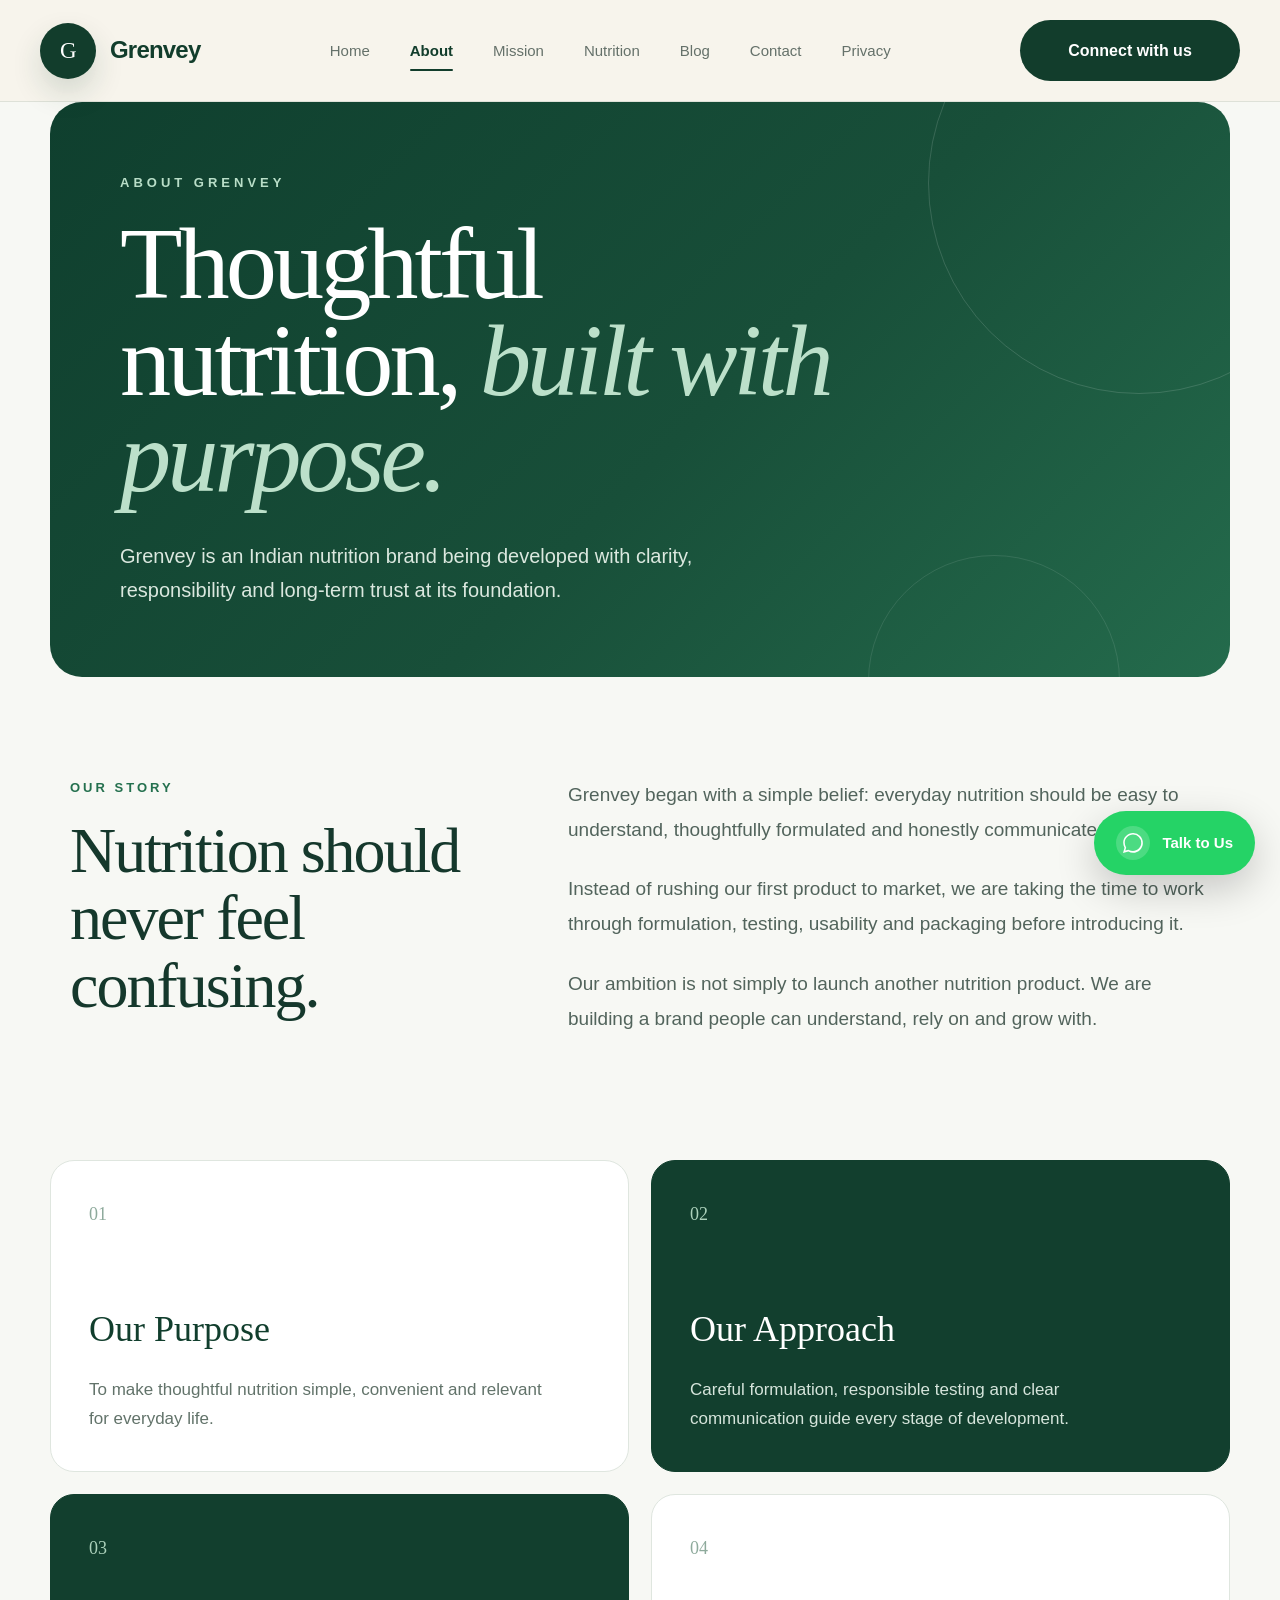
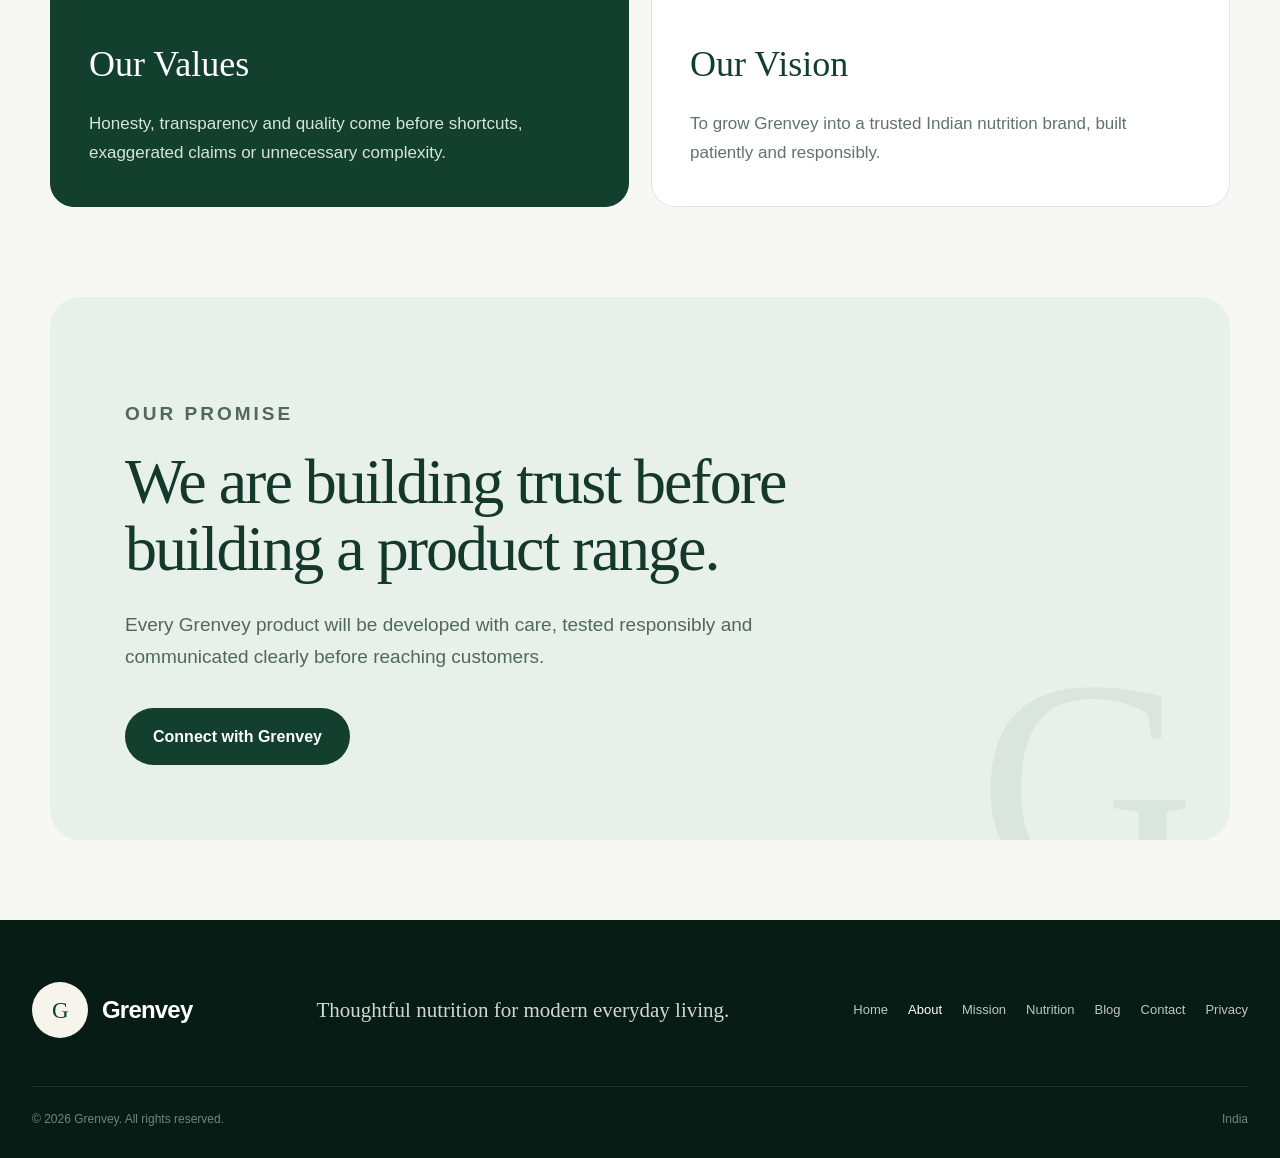
==== commit c18568bb: "Add Grenvey blog system" ====
--- a/about.html
+++ b/about.html
@@ -782,8 +782,10 @@
         <a href="about.html" class="active">About</a>
         <a href="mission.html">Mission</a>
         <a href="nutrition.html">Nutrition</a>
+          <a href="blog.html">Blog</a>
         <a href="contact.html">Contact</a>
         <a href="privacy.html">Privacy</a>
+      
       </nav>
 
       <a href="index.html#contact" class="connect-button">
@@ -808,6 +810,7 @@
       <a href="about.html" class="active">About</a>
       <a href="mission.html">Mission</a>
       <a href="nutrition.html">Nutrition</a>
+      <a href="blog.html">Blog</a>
       <a href="contact.html">Contact</a>
       <a href="privacy.html">Privacy</a>
       <a href="index.html#contact">Connect with us</a>
@@ -954,8 +957,10 @@
         <a href="about.html" class="active">About</a>
         <a href="mission.html">Mission</a>
         <a href="nutrition.html">Nutrition</a>
+         <a href="blog.html">Blog</a>
         <a href="contact.html">Contact</a>
         <a href="privacy.html">Privacy</a>
+       
       </nav>
 
     </div>
